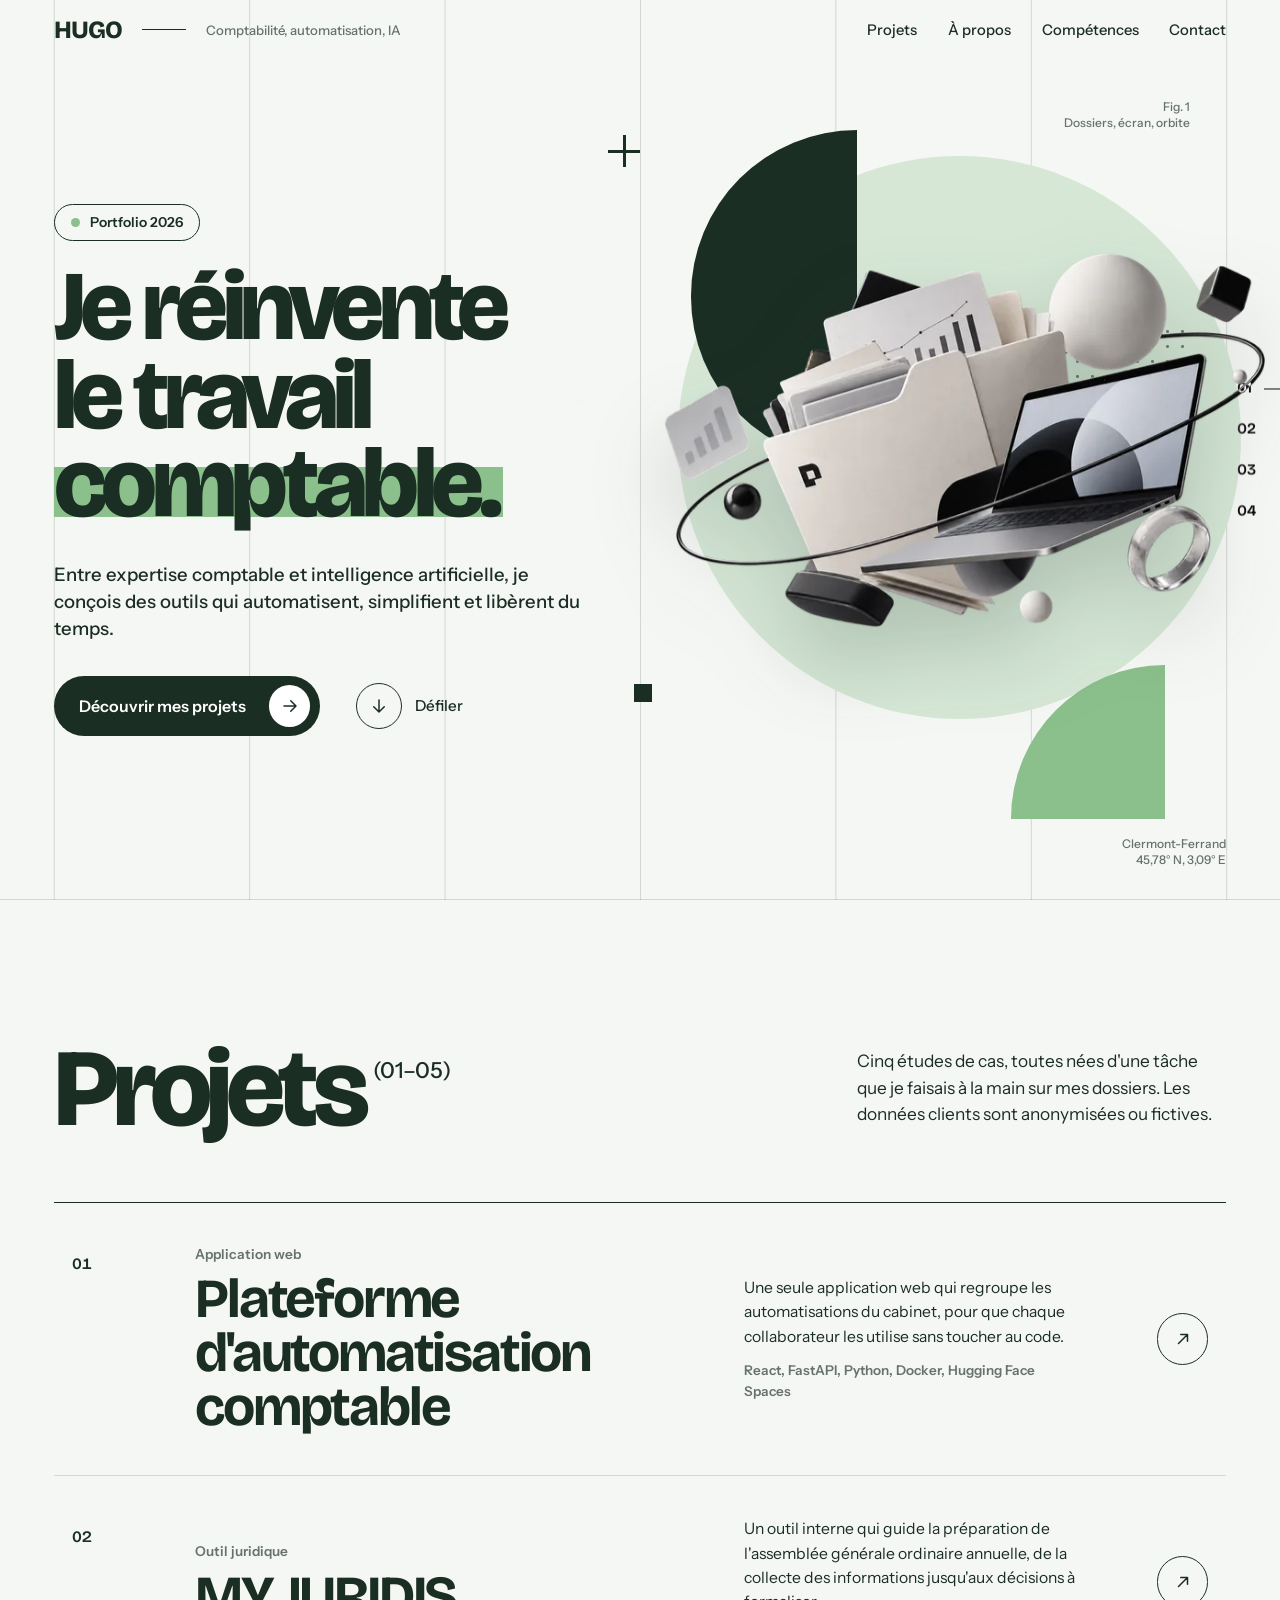
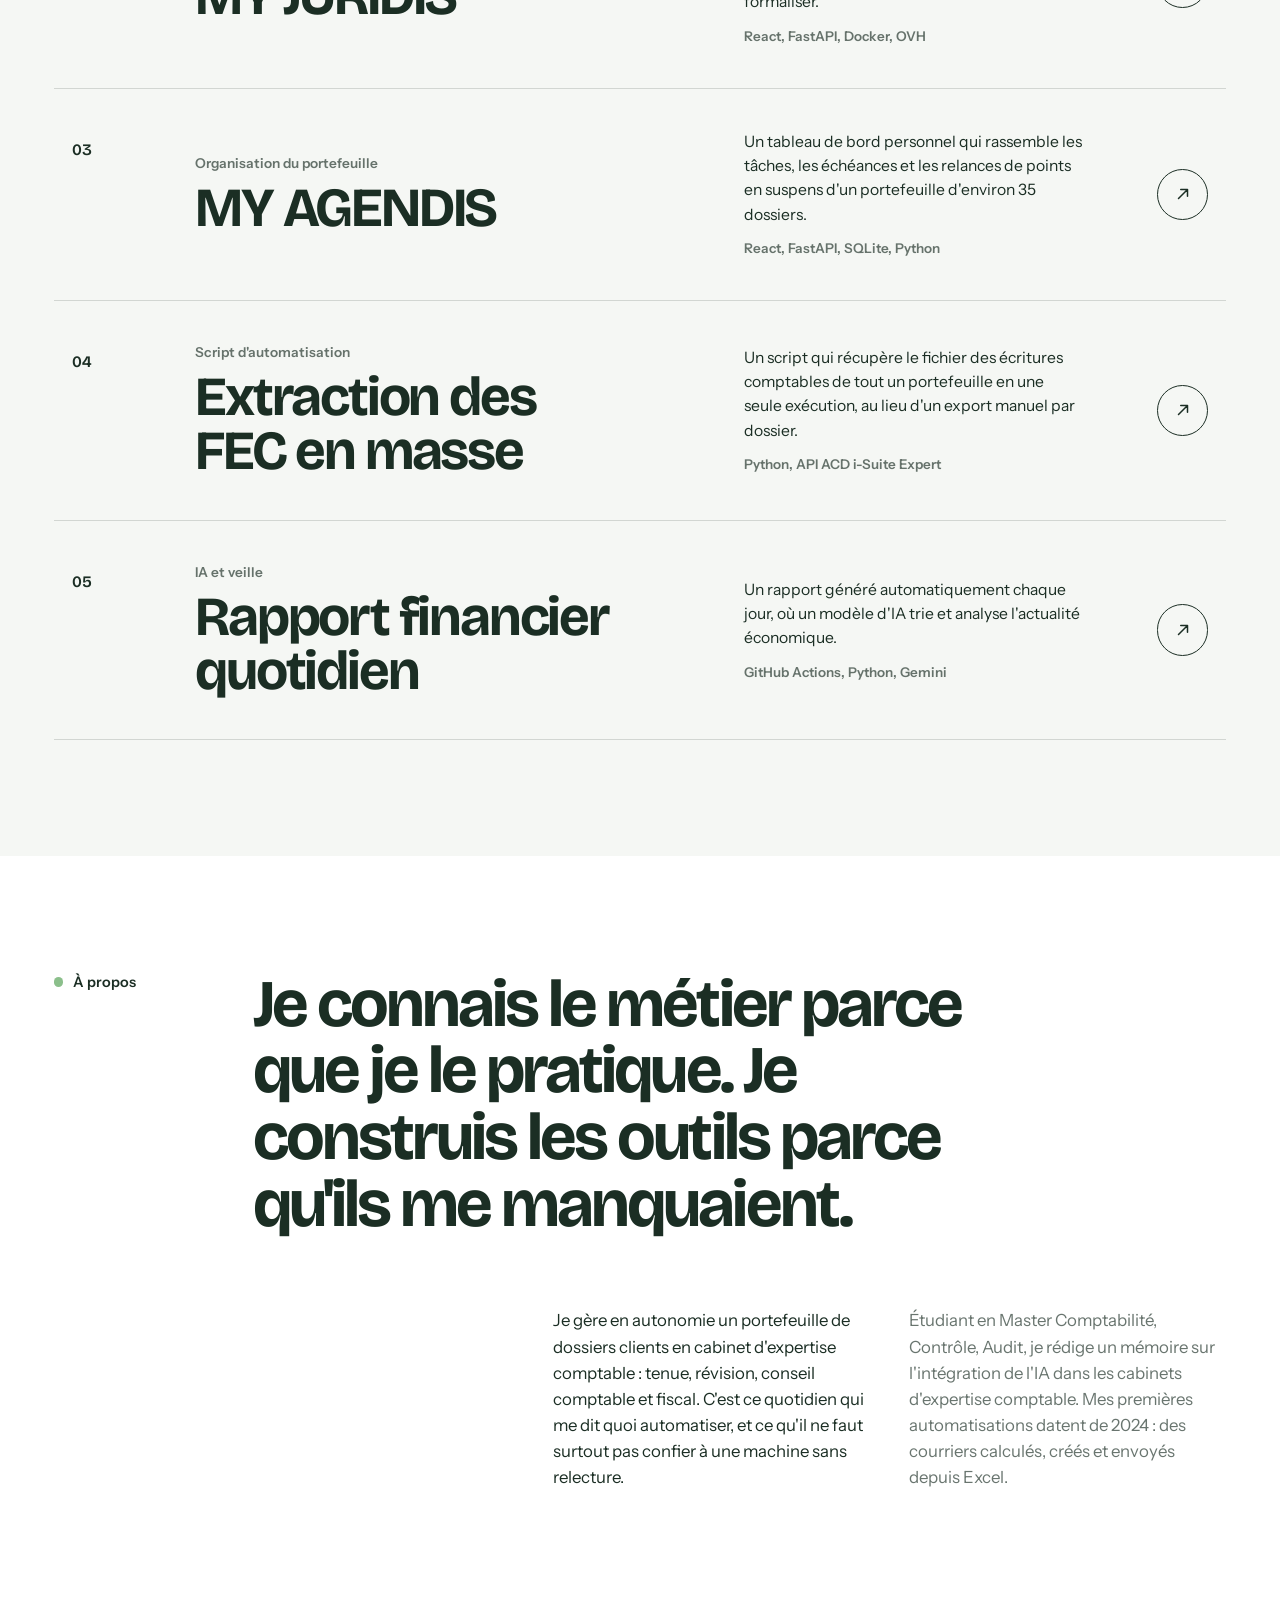
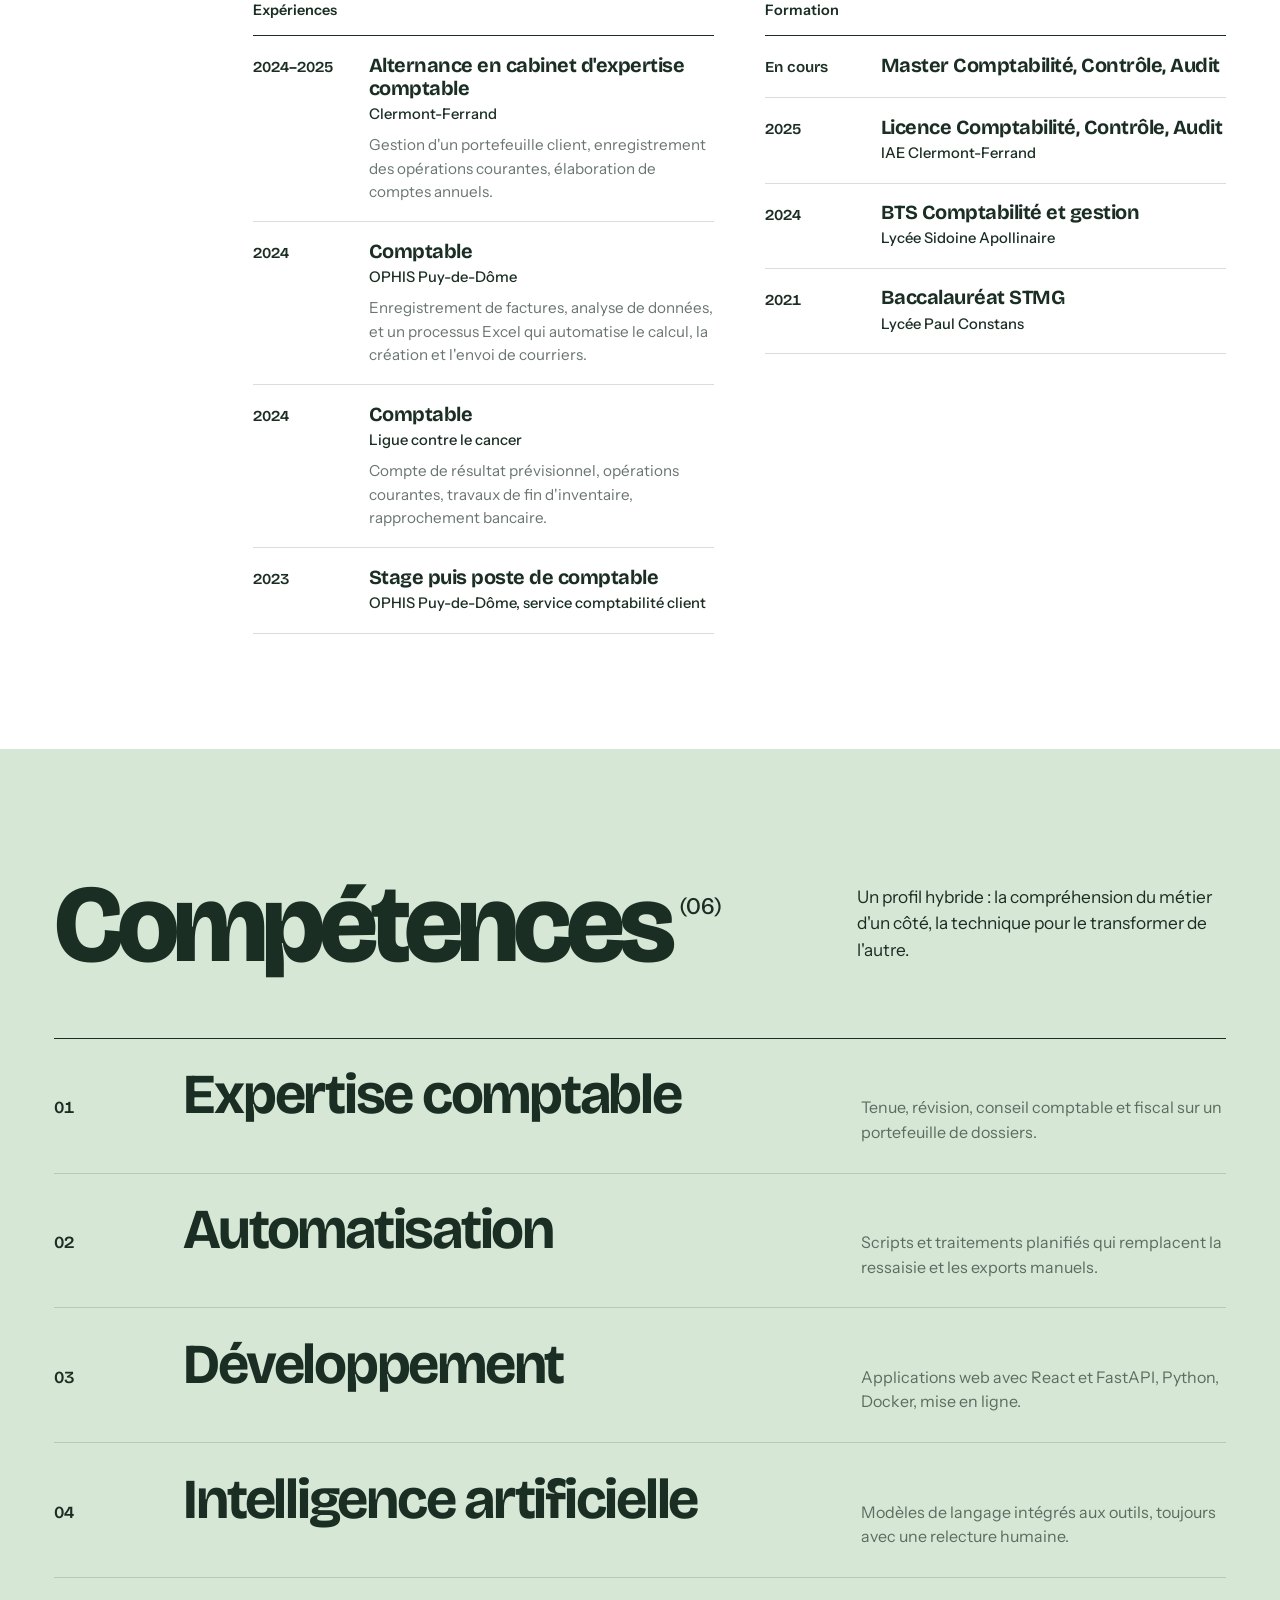
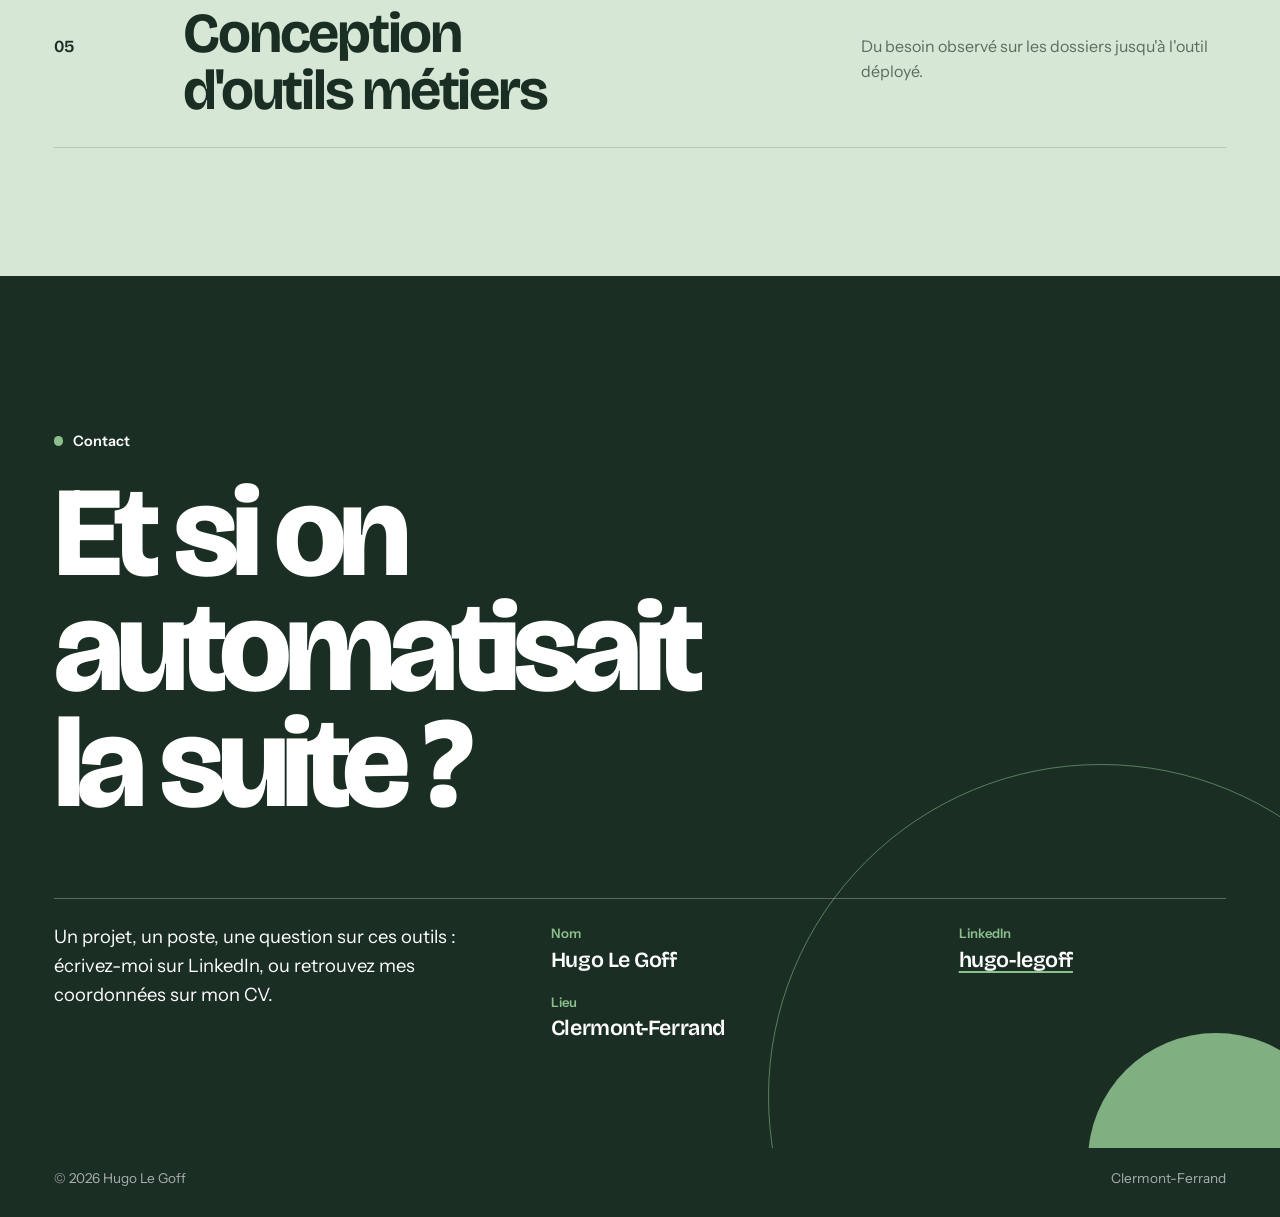
==== index.html @ e12c0697 "Page Projets en carrousel, ajout de MY AGENDIS, outil juridique renommé MY JURIDIS La page Projets p" ====
<!DOCTYPE html>
<html lang="fr">
<head>
<meta charset="utf-8">
<meta name="viewport" content="width=device-width, initial-scale=1">
<title>Hugo Le Goff — Comptabilité, automatisation et IA</title>
<meta name="description" content="Portfolio de Hugo Le Goff : entre expertise comptable et intelligence artificielle, des outils qui automatisent, simplifient et libèrent du temps.">
<meta name="theme-color" content="#F5F7F4">
<script>document.documentElement.classList.add('js')</script>
<link rel="preconnect" href="https://fonts.googleapis.com">
<link rel="preconnect" href="https://fonts.gstatic.com" crossorigin>
<link href="https://fonts.googleapis.com/css2?family=Bricolage+Grotesque:opsz,wght@12..96,400..800&family=Instrument+Sans:wght@400;500;600&display=swap" rel="stylesheet">
<link rel="stylesheet" href="assets/style.css">
</head>
<body>
<a class="skip" href="#contenu">Aller au contenu</a>

<header class="nav" id="nav">
  <a class="nav__mark" href="index.html" aria-label="Hugo Le Goff, retour à l'accueil" translate="no">HUGO</a>
  <span class="nav__rule" aria-hidden="true"></span>
  <span class="nav__tag">Comptabilité, automatisation, IA</span>
  <nav aria-label="Navigation principale">
    <ul class="nav__links">
      <li><a href="projets.html">Projets</a></li>
      <li><a href="index.html#a-propos">À propos</a></li>
      <li><a href="index.html#competences">Compétences</a></li>
      <li><a href="index.html#contact">Contact</a></li>
    </ul>
  </nav>
</header>

<nav class="index" aria-label="Sections de la page">
  <a href="#accueil" data-spy="accueil">01</a>
  <a href="#projets" data-spy="projets">02</a>
  <a href="#a-propos" data-spy="a-propos">03</a>
  <a href="#contact" data-spy="contact">04</a>
</nav>

<main id="contenu">

<section class="hero" id="accueil">
  <div class="hero__art" aria-hidden="true">
    <span class="shape shape--disc" data-depth="0.05"></span>
    <span class="shape shape--half" data-depth="0.11"></span>
    <span class="shape shape--quarter" data-depth="0.16"></span>
    <span class="shape shape--dots" data-depth="0.08"></span>
    <span class="shape shape--plus" data-depth="0.2"></span>
    <span class="shape shape--sq" data-depth="0.24"></span>
    <img class="hero__img" data-depth="0.13" src="assets/hero.webp" srcset="assets/hero-836.webp 836w, assets/hero.webp 1672w" sizes="(max-width: 820px) 110vw, 62vw" width="1672" height="941" alt="" fetchpriority="high">
  </div>

  <div class="hero__copy">
    <p class="pill"><span class="pill__dot" aria-hidden="true"></span>Portfolio 2026</p>
    <h1 class="hero__title">
      <span class="line"><span>Je réinvente</span></span>
      <span class="line"><span>le travail</span></span>
      <span class="line"><span><mark>comptable.</mark></span></span>
    </h1>
    <p class="hero__lede" data-reveal>Entre expertise comptable et intelligence artificielle, je conçois des outils qui automatisent, simplifient et libèrent du temps.</p>
    <div class="hero__cta" data-reveal>
      <a class="btn" href="#projets"><span>Découvrir mes projets</span><i><svg class="arr" viewBox="0 0 24 24" width="18" height="18" aria-hidden="true" focusable="false"><path d="M4 12h16M13 5l7 7-7 7" fill="none" stroke="currentColor" stroke-width="2" stroke-linecap="round" stroke-linejoin="round"/></svg></i></a>
      <a class="scroll" href="#projets"><i><svg class="arr" viewBox="0 0 24 24" width="18" height="18" aria-hidden="true" focusable="false"><path d="M12 4v16M5 13l7 7 7-7" fill="none" stroke="currentColor" stroke-width="2" stroke-linecap="round" stroke-linejoin="round"/></svg></i><span>Défiler</span></a>
    </div>
  </div>

  <p class="note note--a" aria-hidden="true">Fig. 1<br>Dossiers, écran, orbite</p>
  <p class="note note--b" aria-hidden="true">Clermont-Ferrand<br>45,78° N, 3,09° E</p>
</section>

<section class="projects" id="projets">
  <header class="sec-head">
    <div>
      <h2 data-reveal>Projets<sup>(01–05)</sup></h2>
    </div>
    <p data-reveal>Cinq études de cas, toutes nées d'une tâche que je faisais à la main sur mes dossiers. Les données clients sont anonymisées ou fictives.</p>
  </header>
  <ol class="cases">
    <li class="case" data-reveal>
      <a href="projets/plateforme-automatisation.html">
        <span class="case__num">01</span>
        <span class="case__main">
          <span class="case__cat">Application web</span>
          <span class="case__title">Plateforme d'automatisation comptable</span>
        </span>
        <span class="case__side">
          <span class="case__pitch">Une seule application web qui regroupe les automatisations du cabinet, pour que chaque collaborateur les utilise sans toucher au code.</span>
          <span class="case__tech" translate="no">React, FastAPI, Python, Docker, Hugging Face Spaces</span>
        </span>
        <span class="case__go"><svg class="arr" viewBox="0 0 24 24" width="18" height="18" aria-hidden="true" focusable="false"><path d="M6 18 18 6M9 6h9v9" fill="none" stroke="currentColor" stroke-width="2" stroke-linecap="round" stroke-linejoin="round"/></svg></span>
      </a>
    </li>
    <li class="case" data-reveal>
      <a href="projets/my-juridis.html">
        <span class="case__num">02</span>
        <span class="case__main">
          <span class="case__cat">Outil juridique</span>
          <span class="case__title">MY JURIDIS</span>
        </span>
        <span class="case__side">
          <span class="case__pitch">Un outil interne qui guide la préparation de l'assemblée générale ordinaire annuelle, de la collecte des informations jusqu'aux décisions à formaliser.</span>
          <span class="case__tech" translate="no">React, FastAPI, Docker, OVH</span>
        </span>
        <span class="case__go"><svg class="arr" viewBox="0 0 24 24" width="18" height="18" aria-hidden="true" focusable="false"><path d="M6 18 18 6M9 6h9v9" fill="none" stroke="currentColor" stroke-width="2" stroke-linecap="round" stroke-linejoin="round"/></svg></span>
      </a>
    </li>
    <li class="case" data-reveal>
      <a href="projets/my-agendis.html">
        <span class="case__num">03</span>
        <span class="case__main">
          <span class="case__cat">Organisation du portefeuille</span>
          <span class="case__title">MY AGENDIS</span>
        </span>
        <span class="case__side">
          <span class="case__pitch">Un tableau de bord personnel qui rassemble les tâches, les échéances et les relances de points en suspens d'un portefeuille d'environ 35 dossiers.</span>
          <span class="case__tech" translate="no">React, FastAPI, SQLite, Python</span>
        </span>
        <span class="case__go"><svg class="arr" viewBox="0 0 24 24" width="18" height="18" aria-hidden="true" focusable="false"><path d="M6 18 18 6M9 6h9v9" fill="none" stroke="currentColor" stroke-width="2" stroke-linecap="round" stroke-linejoin="round"/></svg></span>
      </a>
    </li>
    <li class="case" data-reveal>
      <a href="projets/extraction-fec.html">
        <span class="case__num">04</span>
        <span class="case__main">
          <span class="case__cat">Script d'automatisation</span>
          <span class="case__title">Extraction des FEC en masse</span>
        </span>
        <span class="case__side">
          <span class="case__pitch">Un script qui récupère le fichier des écritures comptables de tout un portefeuille en une seule exécution, au lieu d'un export manuel par dossier.</span>
          <span class="case__tech" translate="no">Python, API ACD i-Suite Expert</span>
        </span>
        <span class="case__go"><svg class="arr" viewBox="0 0 24 24" width="18" height="18" aria-hidden="true" focusable="false"><path d="M6 18 18 6M9 6h9v9" fill="none" stroke="currentColor" stroke-width="2" stroke-linecap="round" stroke-linejoin="round"/></svg></span>
      </a>
    </li>
    <li class="case" data-reveal>
      <a href="projets/rapport-quotidien.html">
        <span class="case__num">05</span>
        <span class="case__main">
          <span class="case__cat">IA et veille</span>
          <span class="case__title">Rapport financier quotidien</span>
        </span>
        <span class="case__side">
          <span class="case__pitch">Un rapport généré automatiquement chaque jour, où un modèle d'IA trie et analyse l'actualité économique.</span>
          <span class="case__tech" translate="no">GitHub Actions, Python, Gemini</span>
        </span>
        <span class="case__go"><svg class="arr" viewBox="0 0 24 24" width="18" height="18" aria-hidden="true" focusable="false"><path d="M6 18 18 6M9 6h9v9" fill="none" stroke="currentColor" stroke-width="2" stroke-linecap="round" stroke-linejoin="round"/></svg></span>
      </a>
    </li>
  </ol>
</section>

<section class="about" id="a-propos">
  <p class="about__label" data-reveal>À propos</p>
  <h2 class="about__lead" data-reveal>Je connais le métier parce que je le pratique. Je construis les outils parce qu'ils me manquaient.</h2>
  <div class="about__cols">
    <p data-reveal>Je gère en autonomie un portefeuille de dossiers clients en cabinet d'expertise comptable&nbsp;: tenue, révision, conseil comptable et fiscal. C'est ce quotidien qui me dit quoi automatiser, et ce qu'il ne faut surtout pas confier à une machine sans relecture.</p>
    <p data-reveal>Étudiant en Master Comptabilité, Contrôle, Audit, je rédige un mémoire sur l'intégration de l'IA dans les cabinets d'expertise comptable. Mes premières automatisations datent de 2024&nbsp;: des courriers calculés, créés et envoyés depuis Excel.</p>
  </div>
  <div class="path" id="parcours">
    <div data-reveal>
      <h3>Expériences</h3>
      <ol>
        <li><span class="path__when">2024–2025</span><div><b>Alternance en cabinet d'expertise comptable</b><i>Clermont-Ferrand</i><p>Gestion d'un portefeuille client, enregistrement des opérations courantes, élaboration de comptes annuels.</p></div></li>
        <li><span class="path__when">2024</span><div><b>Comptable</b><i>OPHIS Puy-de-Dôme</i><p>Enregistrement de factures, analyse de données, et un processus Excel qui automatise le calcul, la création et l'envoi de courriers.</p></div></li>
        <li><span class="path__when">2024</span><div><b>Comptable</b><i>Ligue contre le cancer</i><p>Compte de résultat prévisionnel, opérations courantes, travaux de fin d'inventaire, rapprochement bancaire.</p></div></li>
        <li><span class="path__when">2023</span><div><b>Stage puis poste de comptable</b><i>OPHIS Puy-de-Dôme, service comptabilité client</i></div></li>
      </ol>
    </div>
    <div data-reveal>
      <h3>Formation</h3>
      <ol>
        <li><span class="path__when">En cours</span><div><b>Master Comptabilité, Contrôle, Audit</b></div></li>
        <li><span class="path__when">2025</span><div><b>Licence Comptabilité, Contrôle, Audit</b><i>IAE Clermont-Ferrand</i></div></li>
        <li><span class="path__when">2024</span><div><b>BTS Comptabilité et gestion</b><i>Lycée Sidoine Apollinaire</i></div></li>
        <li><span class="path__when">2021</span><div><b>Baccalauréat STMG</b><i>Lycée Paul Constans</i></div></li>
      </ol>
    </div>
  </div>
</section>

<section class="skills" id="competences">
  <header class="sec-head">
    <div><h2 data-reveal>Compétences<sup>(06)</sup></h2></div>
    <p data-reveal>Un profil hybride&nbsp;: la compréhension du métier d'un côté, la technique pour le transformer de l'autre.</p>
  </header>
  <ol class="skill-list">
    <li data-reveal><span class="skill__n">01</span><h3>Expertise comptable</h3><p>Tenue, révision, conseil comptable et fiscal sur un portefeuille de dossiers.</p></li>
    <li data-reveal><span class="skill__n">02</span><h3>Automatisation</h3><p>Scripts et traitements planifiés qui remplacent la ressaisie et les exports manuels.</p></li>
    <li data-reveal><span class="skill__n">03</span><h3>Développement</h3><p>Applications web avec React et FastAPI, Python, Docker, mise en ligne.</p></li>
    <li data-reveal><span class="skill__n">04</span><h3>Intelligence artificielle</h3><p>Modèles de langage intégrés aux outils, toujours avec une relecture humaine.</p></li>
    <li data-reveal><span class="skill__n">05</span><h3>Conception d'outils métiers</h3><p>Du besoin observé sur les dossiers jusqu'à l'outil déployé.</p></li>
  </ol>
</section>

<section class="contact" id="contact">
  <p class="contact__label" data-reveal>Contact</p>
  <h2 data-reveal>Et si on automatisait la suite&nbsp;?</h2>
  <div class="contact__row" data-reveal>
    <p>Un projet, un poste, une question sur ces outils&nbsp;: écrivez-moi sur LinkedIn, ou retrouvez mes coordonnées sur mon CV.</p>
    <dl>
      <div><dt>Nom</dt><dd>Hugo Le Goff</dd></div>
      <div><dt>Lieu</dt><dd>Clermont-Ferrand</dd></div>
    </dl>
    <dl>
      <div><dt>LinkedIn</dt><dd><a href="https://www.linkedin.com/in/hugo-legoff-7453b9276" rel="noopener">hugo-legoff</a></dd></div>
    </dl>
  </div>
</section>

</main>

<footer class="foot">
  <span>© 2026 Hugo Le Goff</span>
  <span>Clermont-Ferrand</span>
</footer>
<div class="cursor" aria-hidden="true">Voir</div>
<script src="assets/app.js" defer></script>
</body>
</html>
---- assets/style.css ----
:root{
  --bg:#F5F7F4;
  --forest:#1B2E24;
  --sage:#8BBF8B;
  --pastel:#D6E7D6;
  --white:#FFFFFF;
  --soft:rgba(27,46,36,.66);
  --line:rgba(27,46,36,.16);
  --display:"Bricolage Grotesque","Arial Narrow","Helvetica Neue",Arial,sans-serif;
  --body:"Instrument Sans",system-ui,-apple-system,"Segoe UI",sans-serif;
  --gutter:clamp(1.25rem,4.2vw,4.5rem);
  --ease:cubic-bezier(.2,.7,.1,1);
}
*,*::before,*::after{box-sizing:border-box}
html{scroll-behavior:smooth;-webkit-text-size-adjust:100%}
body{
  margin:0;background:var(--bg);color:var(--forest);
  font-family:var(--body);font-size:1.0625rem;line-height:1.55;
  -webkit-font-smoothing:antialiased;overflow-x:hidden;
  -webkit-tap-highlight-color:rgba(139,191,139,.35);
}
a{color:inherit;touch-action:manipulation}
h1,h2,h3,p{margin:0}
h1,h2,h3{font-family:var(--display);font-weight:700;letter-spacing:-.035em;text-wrap:balance}
sup{font-family:var(--body);font-weight:500;font-size:.2em;letter-spacing:0;vertical-align:top;position:relative;top:.9em;margin-left:.4em}
:focus-visible{outline:2px solid var(--forest);outline-offset:4px;border-radius:4px}
::selection{background:var(--sage);color:var(--forest)}
[id]{scroll-margin-top:5rem}
.skip{position:absolute;left:var(--gutter);top:-4rem;background:var(--forest);color:var(--white);padding:.6rem 1rem;z-index:50;text-decoration:none}
.skip:focus{top:1rem}
.arr{display:block}

/* ---------- Apparitions ---------- */
.js [data-reveal]{opacity:0;transform:translateY(1.6rem);transition:opacity .9s var(--ease),transform .9s var(--ease)}
.js [data-reveal].is-in{opacity:1;transform:none}
.line{display:block;overflow:hidden;padding-bottom:.08em;margin-bottom:-.08em}
.line > span{display:block}
.js .line > span{transform:translateY(108%);transition:transform 1.1s var(--ease)}
.js .is-ready .line > span{transform:none}
.js .line:nth-child(2) > span{transition-delay:.09s}
.js .line:nth-child(3) > span{transition-delay:.18s}

/* ---------- Navigation ---------- */
.nav{
  position:fixed;inset:0 0 auto 0;z-index:30;
  display:flex;align-items:center;gap:1.25rem;
  padding:1.1rem var(--gutter);
  transition:background-color .35s ease,box-shadow .35s ease;
}
.nav.is-stuck{background:rgba(245,247,244,.9);-webkit-backdrop-filter:blur(10px);backdrop-filter:blur(10px);box-shadow:0 1px 0 var(--line)}
.nav__mark{font-family:var(--display);font-weight:800;font-size:1.55rem;letter-spacing:-.04em;text-decoration:none;line-height:1}
.nav__rule{width:2.75rem;height:1px;background:var(--forest)}
.nav__tag{font-size:.82rem;font-weight:500;color:var(--soft)}
.nav nav{margin-left:auto}
.nav__links{display:flex;gap:clamp(1rem,2.4vw,2.2rem);list-style:none;margin:0;padding:0;font-size:.92rem;font-weight:500}
.nav__links a{text-decoration:none;padding:.3rem 0;background:linear-gradient(currentColor,currentColor) left bottom/0 1.5px no-repeat;transition:background-size .35s var(--ease)}
.nav__links a:hover{background-size:100% 1.5px}

/* ---------- Index latéral ---------- */
.index{
  position:fixed;right:calc(var(--gutter) * .45);top:50%;transform:translateY(-50%);z-index:20;
  display:grid;gap:1.1rem;font-family:var(--display);font-weight:600;font-size:.95rem;
  mix-blend-mode:difference;color:#fff;
}
.index a{position:relative;text-decoration:none;opacity:.45;transition:opacity .3s ease;padding-right:0}
.index a::after{content:"";position:absolute;left:calc(100% + .5rem);top:50%;width:0;height:1.5px;background:currentColor;transition:width .4s var(--ease)}
.index a[aria-current="true"]{opacity:1}
.index a[aria-current="true"]::after{width:1.6rem}
.index a:hover{opacity:1}

/* ---------- Hero ---------- */
.hero{
  position:relative;min-height:100svh;isolation:isolate;overflow:hidden;
  display:grid;align-items:center;
  padding:6.5rem var(--gutter) 4rem;
  background-image:
    linear-gradient(90deg,var(--line) 1px,transparent 1px);
  background-size:calc((100vw - 2 * var(--gutter)) / 6) 100%;
  background-position:var(--gutter) 0;
}
.hero::after{content:"";position:absolute;inset:auto 0 0 0;height:1px;background:var(--line)}
.hero__art{position:absolute;inset:0;z-index:-1;pointer-events:none}
.shape{position:absolute;display:block;will-change:transform}
.shape--disc{width:44vw;height:44vw;right:3vw;top:50%;margin-top:-23vw;border-radius:50%;background:var(--pastel)}
.shape--half{width:13vw;height:26vw;right:33vw;top:50%;margin-top:-25vw;border-radius:26vw 0 0 26vw;background:var(--forest)}
.shape--quarter{width:12vw;height:12vw;right:9vw;bottom:9%;border-radius:12vw 0 0 0;background:var(--sage)}
.shape--dots{width:7.5rem;height:7.5rem;right:7vw;top:36%;background:radial-gradient(circle,var(--forest) 1.3px,transparent 1.6px) 0 0/15px 15px;opacity:.55}
.shape--plus{width:2rem;height:2rem;right:50vw;top:15%;background:
  linear-gradient(var(--forest),var(--forest)) center/100% 3px no-repeat,
  linear-gradient(var(--forest),var(--forest)) center/3px 100% no-repeat}
.shape--sq{width:1.15rem;height:1.15rem;right:49vw;bottom:22%;background:var(--forest)}
.hero__img{
  position:absolute;right:-5vw;top:50%;width:60vw;max-width:none;height:auto;margin-top:-18vw;
  filter:drop-shadow(0 2.5rem 2.5rem rgba(27,46,36,.2));will-change:transform;
}
.js .hero__img{opacity:0;transition:opacity 1.4s ease .15s}
.js .is-ready .hero__img{opacity:1}
.hero__copy{position:relative;max-width:min(100%,60rem)}
.pill{
  display:inline-flex;align-items:center;gap:.6rem;padding:.4rem 1rem;border:1.5px solid var(--forest);border-radius:999px;
  font-size:.86rem;font-weight:600;background:var(--bg);
}
.pill__dot{width:.6rem;height:.6rem;border-radius:50%;background:var(--sage)}
.hero__title{
  margin-top:1.4rem;font-size:clamp(3.1rem,7.7vw,8.6rem);line-height:.9;font-weight:800;letter-spacing:-.055em;
  text-wrap:wrap;
}
.hero__title mark{
  color:inherit;background:linear-gradient(var(--sage),var(--sage)) 0 62%/100% 42% no-repeat;
  padding:0 .06em;margin:0 -.06em;
}
.hero__lede{max-width:33rem;margin-top:clamp(1.4rem,2.6vw,2.4rem);font-size:clamp(1.05rem,1.45vw,1.3rem);line-height:1.45;font-weight:500}
.hero__cta{display:flex;flex-wrap:wrap;align-items:center;gap:1.5rem 2.25rem;margin-top:clamp(1.5rem,2.6vw,2.4rem)}
.btn{
  display:inline-flex;align-items:center;gap:1.4rem;padding:.55rem .6rem .55rem 1.6rem;border-radius:999px;
  background:var(--forest);color:var(--white);text-decoration:none;font-weight:600;font-size:1rem;
  transition:background-color .3s ease,padding .4s var(--ease);
}
.btn i{display:grid;place-items:center;width:2.6rem;height:2.6rem;border-radius:50%;background:var(--white);color:var(--forest);transition:transform .45s var(--ease),background-color .3s ease}
.btn:hover{padding-left:1.9rem}
.btn:hover i{transform:translateX(.25rem) rotate(-45deg);background:var(--sage)}
.scroll{display:inline-flex;align-items:center;gap:.8rem;text-decoration:none;font-weight:500;font-size:.95rem}
.scroll i{display:grid;place-items:center;width:2.9rem;height:2.9rem;border-radius:50%;border:1.5px solid var(--forest);overflow:hidden}
.scroll:hover .arr{animation:drop .7s var(--ease)}
@keyframes drop{0%{transform:none}49%{transform:translateY(160%)}50%{transform:translateY(-160%)}100%{transform:none}}
.note{position:absolute;font-size:.75rem;line-height:1.35;color:var(--soft);font-weight:500}
.note--a{right:7vw;top:6.2rem;text-align:right}
.note--b{right:var(--gutter);bottom:2rem;text-align:right}

/* ---------- En-têtes de section ---------- */
.sec-head{
  display:grid;grid-template-columns:minmax(0,8fr) minmax(0,4fr);gap:1.5rem clamp(1.5rem,5vw,5rem);align-items:end;
  margin-bottom:clamp(2rem,5vw,4.5rem);
}
.sec-head h2{font-size:clamp(2.7rem,8.6vw,8.4rem);line-height:.88;font-weight:800;letter-spacing:-.055em}
.sec-head p{max-width:30rem;font-size:1.08rem;padding-bottom:.6rem}

/* ---------- Projets ---------- */
.projects{padding:clamp(5rem,11vw,10rem) var(--gutter) clamp(4rem,9vw,8rem)}
.cases{list-style:none;margin:0;padding:0;border-top:1.5px solid var(--forest)}
.case{border-bottom:1px solid var(--line)}
.case a{
  position:relative;display:grid;grid-template-columns:minmax(3rem,1fr) minmax(0,6fr) minmax(0,4fr) minmax(3rem,1fr);
  gap:1rem clamp(1rem,3vw,3rem);align-items:center;
  padding:clamp(1.5rem,3.2vw,3rem) clamp(.5rem,1.4vw,1.5rem);text-decoration:none;isolation:isolate;
  transition:color .45s var(--ease);
}
.case a::before{
  content:"";position:absolute;inset:0;z-index:-1;background:var(--forest);
  transform:scaleY(0);transform-origin:50% 100%;transition:transform .55s var(--ease);
}
.case__num{font-family:var(--display);font-weight:600;font-size:1rem;font-variant-numeric:tabular-nums;align-self:start;padding-top:.5rem}
.case__main{display:grid;gap:.5rem;min-width:0}
.case__cat{font-size:.85rem;font-weight:600;color:var(--soft);transition:color .45s var(--ease)}
.case__title{font-family:var(--display);font-weight:700;font-size:clamp(1.7rem,4.3vw,4.1rem);line-height:.98;letter-spacing:-.04em;text-wrap:balance}
.case__side{display:grid;gap:.7rem;font-size:.98rem;min-width:0}
.case__tech{font-size:.84rem;font-weight:600;color:var(--soft);transition:color .45s var(--ease)}
.case__go{
  justify-self:end;display:grid;place-items:center;width:3.2rem;height:3.2rem;border-radius:50%;border:1.5px solid currentColor;
  transition:transform .55s var(--ease),background-color .45s ease,color .45s ease,border-color .45s ease;
}
@media (hover:hover){
  .case a:hover,.case a:focus-visible{color:var(--white)}
  .case a:hover::before,.case a:focus-visible::before{transform:scaleY(1)}
  .case a:hover .case__cat,.case a:hover .case__tech,.case a:focus-visible .case__cat,.case a:focus-visible .case__tech{color:var(--sage)}
  .case a:hover .case__go,.case a:focus-visible .case__go{transform:rotate(45deg);background:var(--sage);border-color:var(--sage);color:var(--forest)}
}

/* ---------- À propos ---------- */
.about{
  padding:clamp(4rem,9vw,8rem) var(--gutter);background:var(--white);
  display:grid;grid-template-columns:repeat(12,minmax(0,1fr));gap:2rem clamp(1rem,2vw,2rem);
}
.about__label,.contact__label{font-size:.9rem;font-weight:600;grid-column:1 / span 2}
.about__label::before,.contact__label::before{content:"";display:inline-block;width:.6rem;height:.6rem;border-radius:50%;background:var(--sage);margin-right:.6rem}
.about__lead{grid-column:3 / -1;font-size:clamp(2rem,5.2vw,5rem);line-height:1;letter-spacing:-.045em;max-width:20ch}
.about__cols{grid-column:6 / -1;display:grid;grid-template-columns:repeat(2,minmax(0,1fr));gap:1.5rem clamp(1.5rem,3vw,3rem);margin-top:clamp(1rem,3vw,3rem);font-size:1.05rem}
.about__cols p + p{color:var(--soft)}

/* ---------- Parcours ---------- */
.path{grid-column:3 / -1;display:grid;grid-template-columns:repeat(2,minmax(0,1fr));gap:2.5rem clamp(1.5rem,4vw,4rem);margin-top:clamp(2.5rem,6vw,5rem)}
.path h3{font-family:var(--body);font-size:.9rem;font-weight:600;letter-spacing:0;padding-bottom:.9rem;border-bottom:1.5px solid var(--forest)}
.path ol{list-style:none;margin:0;padding:0}
.path li{display:grid;grid-template-columns:6.2rem minmax(0,1fr);gap:.2rem 1rem;padding:1.1rem 0;border-bottom:1px solid var(--line)}
.path time,.path__when{font-family:var(--display);font-weight:600;font-variant-numeric:tabular-nums;font-size:.95rem;padding-top:.15rem}
.path b{display:block;font-family:var(--display);font-weight:700;font-size:1.25rem;line-height:1.15;letter-spacing:-.025em}
.path i{display:block;font-style:normal;font-weight:500;font-size:.92rem;margin-top:.2rem}
.path p{margin-top:.45rem;font-size:.95rem;color:var(--soft)}

/* ---------- Compétences ---------- */
.skills{padding:clamp(4.5rem,10vw,9rem) var(--gutter);background:var(--pastel)}
.skill-list{list-style:none;margin:0;padding:0;border-top:1.5px solid var(--forest)}
.skill-list li{
  display:grid;grid-template-columns:minmax(3rem,1fr) minmax(0,7fr) minmax(0,4fr);gap:.5rem clamp(1rem,3vw,3rem);align-items:baseline;
  padding:clamp(1rem,2.2vw,1.9rem) 0;border-bottom:1px solid var(--line);
}
.skill__n{font-family:var(--display);font-weight:600;font-variant-numeric:tabular-nums}
.skill-list h3{font-size:clamp(1.6rem,4.4vw,4rem);line-height:1;letter-spacing:-.04em;transition:transform .5s var(--ease)}
.skill-list p{font-size:1rem;color:var(--soft)}
@media (hover:hover){.skill-list li:hover h3{transform:translateX(.9rem)}}

/* ---------- Contact ---------- */
.contact{
  position:relative;overflow:hidden;isolation:isolate;background:var(--forest);color:var(--white);
  padding:clamp(5rem,12vw,11rem) var(--gutter) clamp(4rem,8vw,7rem);
}
.contact::before{
  content:"";position:absolute;z-index:-1;right:-12vw;bottom:-22vw;width:52vw;height:52vw;border-radius:50%;
  border:1.5px solid rgba(139,191,139,.55);
}
.contact::after{
  content:"";position:absolute;z-index:-1;right:-5vw;bottom:-11vw;width:20vw;height:20vw;border-radius:50%;background:var(--sage);opacity:.9;
}
.contact h2{margin-top:1.5rem;font-size:clamp(2.8rem,10vw,10rem);line-height:.9;font-weight:800;letter-spacing:-.055em;max-width:12ch}
.contact__row{
  display:grid;grid-template-columns:minmax(0,5fr) minmax(0,4fr) minmax(0,3fr);gap:2rem clamp(1.5rem,4vw,4rem);
  margin-top:clamp(2.5rem,6vw,5rem);padding-top:1.5rem;border-top:1px solid rgba(255,255,255,.28);
}
.contact__row p{font-size:1.15rem;max-width:26rem}
.contact dl{margin:0;display:grid;gap:.9rem}
.contact dt{font-size:.82rem;color:var(--sage);font-weight:600}
.contact dd{margin:0;font-family:var(--display);font-weight:600;font-size:1.35rem;letter-spacing:-.02em}
.contact dd a{text-decoration-thickness:1.5px;text-underline-offset:.2em;text-decoration-color:var(--sage)}
.contact dd a:hover{color:var(--sage)}
.foot{
  display:flex;justify-content:space-between;gap:1rem;padding:1.25rem var(--gutter) 1.75rem;
  background:var(--forest);color:rgba(255,255,255,.62);font-size:.85rem;
}

/* ---------- Pages projet ---------- */
.phead{padding:clamp(7rem,12vw,10rem) var(--gutter) clamp(2rem,5vw,4rem);position:relative}
.back{display:inline-flex;align-items:center;gap:.7rem;text-decoration:none;font-weight:600;font-size:.92rem}
.back i{display:grid;place-items:center;width:2.4rem;height:2.4rem;border-radius:50%;border:1.5px solid var(--forest);transform:rotate(180deg);transition:background-color .3s ease,color .3s ease}
.back:hover i{background:var(--forest);color:var(--white)}
.phead__meta{display:flex;flex-wrap:wrap;gap:.5rem 1.5rem;align-items:baseline;margin-top:clamp(2rem,5vw,4rem);font-size:.9rem;font-weight:600;color:var(--soft)}
.phead__n{font-family:var(--display);font-size:1.1rem;color:var(--forest);padding:.1rem .7rem;border-radius:999px;background:var(--sage)}
.phead__title{margin-top:1rem;font-size:clamp(2.6rem,8.6vw,9rem);line-height:.9;font-weight:800;letter-spacing:-.055em;max-width:15ch}
.study{padding:0 var(--gutter) clamp(3rem,7vw,6rem)}
.study__row{
  display:grid;grid-template-columns:repeat(12,minmax(0,1fr));gap:1rem clamp(1rem,2vw,2rem);
  padding:clamp(1.75rem,4vw,3.5rem) 0;border-top:1px solid var(--line);
}
.study__row:first-child{border-top:1.5px solid var(--forest)}
.study__row h2{grid-column:1 / span 3;font-family:var(--body);font-size:.95rem;font-weight:600;letter-spacing:0}
.study__row h2::before{content:"";display:inline-block;width:.6rem;height:.6rem;border-radius:50%;background:var(--sage);margin-right:.6rem}
.study__row > :not(h2){grid-column:5 / -1;min-width:0}
.study__row:nth-child(even) > :not(h2){grid-column:4 / span 8}
.study__big{font-family:var(--display);font-weight:600;font-size:clamp(1.4rem,3vw,2.6rem);line-height:1.12;letter-spacing:-.03em;max-width:24ch}
.study__role{margin-top:1.75rem;max-width:38rem}
.flow{list-style:none;margin:0;padding:0;display:grid;grid-template-columns:repeat(3,minmax(0,1fr));gap:.5rem}
.flow li{padding:1.1rem 1.2rem 1.3rem;background:var(--white);border-radius:6px;font-size:1rem;line-height:1.35}
.flow li:nth-child(2){background:var(--pastel)}
.flow li:last-child{background:var(--forest);color:var(--white)}
.flow b{display:block;font-size:.8rem;font-weight:600;margin-bottom:1.6rem;opacity:.75}
.modules{width:100%;border-collapse:collapse;font-size:1rem}
.modules caption{text-align:left;font-weight:600;font-size:.9rem;padding-bottom:.7rem}
.modules th,.modules td{text-align:left;padding:.85rem 1rem .85rem 0;border-top:1px solid var(--line);vertical-align:top;font-weight:400}
.modules thead th{font-size:.82rem;font-weight:600;color:var(--soft)}
.modules tbody th{font-family:var(--display);font-weight:600;font-size:1.15rem;letter-spacing:-.02em;width:32%}
.modules td{color:var(--soft)}
.modules td:last-child{color:var(--forest);font-weight:500}
.tech{list-style:none;margin:0;padding:0;display:flex;flex-wrap:wrap;gap:.3rem 1.5rem;font-family:var(--display);font-weight:600;font-size:clamp(1.3rem,2.6vw,2.2rem);letter-spacing:-.03em;line-height:1.15}
.tech li:not(:last-child)::after{content:"/";margin-left:1.5rem;color:var(--sage)}
.next{
  position:relative;display:grid;grid-template-columns:minmax(0,1fr) auto;gap:.75rem 2rem;align-items:end;isolation:isolate;
  padding:clamp(3rem,7vw,6rem) var(--gutter);background:var(--pastel);text-decoration:none;overflow:hidden;
  transition:color .45s var(--ease);
}
.next::before{content:"";position:absolute;inset:0;z-index:-1;background:var(--forest);transform:scaleY(0);transform-origin:50% 100%;transition:transform .6s var(--ease)}
.next__label{grid-column:1 / -1;font-weight:600;font-size:.95rem}
.next__label sup{font-size:.75em;top:-.1em}
.next__title{font-family:var(--display);font-weight:800;font-size:clamp(2rem,6.4vw,6.5rem);line-height:.92;letter-spacing:-.05em;text-wrap:balance}
.next__go{display:grid;place-items:center;width:clamp(3rem,5vw,4.5rem);height:clamp(3rem,5vw,4.5rem);border-radius:50%;border:1.5px solid currentColor;transition:transform .5s var(--ease)}
@media (hover:hover){
  .next:hover,.next:focus-visible{color:var(--white)}
  .next:hover::before,.next:focus-visible::before{transform:scaleY(1)}
  .next:hover .next__go{transform:translateX(.6rem)}
}

/* ---------- Curseur ---------- */
.cursor{
  position:fixed;left:0;top:0;z-index:40;width:5.2rem;height:5.2rem;margin:-2.6rem 0 0 -2.6rem;border-radius:50%;
  display:grid;place-items:center;background:var(--sage);color:var(--forest);font-weight:600;font-size:.9rem;
  pointer-events:none;opacity:0;transform:translate3d(-100px,-100px,0) scale(.3);
  transition:opacity .25s ease,scale .35s var(--ease);scale:.3;
}
.cursor.is-on{opacity:1;scale:1}
@media (hover:none),(pointer:coarse){.cursor{display:none}}

/* ---------- Adaptations ---------- */
@media (max-width:1180px){
  .nav__tag,.nav__rule{display:none}
  .index{display:none}
}
@media (max-width:820px){
  .hero{align-items:end;padding-top:5.5rem;padding-bottom:3rem;background-size:calc((100vw - 2 * var(--gutter)) / 3) 100%}
  .hero__copy{margin-top:62vw}
  .hero__img{width:118vw;right:-14vw;top:4.5rem;margin-top:0}
  .shape--disc{width:76vw;height:76vw;right:-6vw;top:5rem;margin-top:0}
  .shape--half{width:26vw;height:52vw;right:auto;left:0;top:7rem;margin-top:0}
  .shape--quarter{width:22vw;height:22vw;right:0;bottom:auto;top:calc(5rem + 52vw)}
  .shape--dots,.shape--sq{display:none}
  .shape--plus{right:auto;left:var(--gutter);top:5rem}
  .note{display:none}
  .sec-head{grid-template-columns:minmax(0,1fr)}
  .case a{grid-template-columns:2.5rem minmax(0,1fr) 3.2rem;align-items:start}
  .case__side{grid-column:2 / -1}
  .case__go{grid-column:3;grid-row:1}
  .about__label,.about__lead,.about__cols,.path{grid-column:1 / -1}
  .path{grid-template-columns:minmax(0,1fr)}
  .about__cols{grid-template-columns:minmax(0,1fr)}
  .skill-list li{grid-template-columns:2.5rem minmax(0,1fr)}
  .skill-list p{grid-column:2}
  .contact__row{grid-template-columns:minmax(0,1fr)}
  .study__row h2,.study__row > :not(h2),.study__row:nth-child(even) > :not(h2){grid-column:1 / -1}
  .flow{grid-template-columns:minmax(0,1fr)}
  .flow b{margin-bottom:.4rem}
  .modules thead{display:none}
  .modules tr{display:grid;padding:.8rem 0;border-top:1px solid var(--line)}
  .modules th,.modules td{border:0;padding:.1rem 0;width:auto}
  .tech li:not(:last-child)::after{margin-left:1rem}
  .tech{gap:.3rem 1rem}
}
@media (max-width:520px){
  .nav__links{gap:.9rem;font-size:.85rem}
  .nav__links li:nth-child(3){display:none}
  .nav__mark{font-size:1.3rem}
}
@media (prefers-reduced-motion:reduce){
  html{scroll-behavior:auto}
  .js [data-reveal],.js .line > span,.js .hero__img{opacity:1;transform:none;transition:none}
  .btn,.btn i,.case a,.case a::before,.case__go,.next::before,.next__go,.skill-list h3,.nav__links a,.cursor{transition:none}
  .scroll:hover .arr{animation:none}
  .cursor{display:none}
}

/* ---------- Page Projets ---------- */
.nav__links a[aria-current="page"]{background-size:100% 1.5px}
.plist{padding-bottom:clamp(1.25rem,2.5vw,2rem)}
.plist .phead__title{margin-top:clamp(1.5rem,3.5vw,3rem);font-size:clamp(3rem,10vw,9.5rem)}
.plist__lede{max-width:34rem;margin-top:clamp(1.25rem,3vw,2.25rem);font-size:1.12rem}
.projects--page{padding-top:0}

/* ---------- Carrousel ---------- */
.gallery{margin:0 var(--gutter) clamp(2.5rem,6vw,5rem);padding:clamp(1rem,2.4vw,2rem);background:var(--pastel);border-radius:clamp(10px,1.4vw,18px)}
.gallery__bar{display:flex;align-items:center;justify-content:space-between;gap:1rem;margin-bottom:clamp(.75rem,1.6vw,1.25rem)}
.gallery__count{font-family:var(--display);font-weight:600;font-variant-numeric:tabular-nums}
.gallery__nav{display:flex;gap:.5rem}
.gallery__btn{
  display:grid;place-items:center;width:2.9rem;height:2.9rem;border-radius:50%;cursor:pointer;
  border:1.5px solid var(--forest);background:transparent;color:var(--forest);
  transition:background-color .25s ease,color .25s ease,opacity .25s ease,transform .35s var(--ease);
}
.gallery__btn:hover:not(:disabled){background:var(--forest);color:var(--white)}
.gallery__btn:active:not(:disabled){transform:scale(.92)}
.gallery__btn:disabled{opacity:.3;cursor:default}
.gallery--single .gallery__bar{display:none}
.gallery__track{
  list-style:none;margin:0;padding:0;display:flex;gap:1rem;
  overflow-x:auto;scroll-snap-type:x mandatory;scroll-behavior:smooth;overscroll-behavior-x:contain;
  scrollbar-width:none;border-radius:8px;
}
.gallery__track::-webkit-scrollbar{display:none}
.gallery__slide{flex:0 0 100%;scroll-snap-align:start;min-width:0}
.gallery__slide figure{margin:0}
.gallery__open{
  display:block;width:100%;padding:0;border:0;background:var(--forest);border-radius:8px;overflow:hidden;cursor:zoom-in;
  box-shadow:0 1.5rem 3rem -1.5rem rgba(27,46,36,.45);
}
.gallery__open img{display:block;width:100%;height:auto;transition:transform .8s var(--ease)}
@media (hover:hover){.gallery__open:hover img{transform:scale(1.015)}}
.gallery__slide figcaption{margin-top:.9rem;font-size:.95rem;max-width:44rem}

/* ---------- Visionneuse ---------- */
.lightbox{
  width:100vw;height:100dvh;max-width:none;max-height:none;margin:0;padding:clamp(1rem,3vw,2.5rem);border:0;
  background:rgba(14,24,19,.94);color:var(--white);
  display:none;grid-template-rows:minmax(0,1fr) auto;gap:1rem;
}
.lightbox[open]{display:grid}
.lightbox::backdrop{background:transparent}
.lightbox__fig{margin:0;min-height:0;display:grid;grid-template-rows:minmax(0,1fr) auto;gap:.8rem;justify-items:center;align-items:center}
.lightbox__fig img{max-width:100%;max-height:100%;width:auto;height:auto;object-fit:contain;border-radius:6px;min-height:0}
.lightbox__fig figcaption{font-size:.95rem;color:rgba(255,255,255,.75);text-align:center;max-width:44rem}
.lightbox__nav{display:flex;align-items:center;justify-content:center;gap:1.25rem}
.lightbox__count{font-family:var(--display);font-weight:600;font-variant-numeric:tabular-nums;min-width:3.5rem;text-align:center}
.lightbox .gallery__btn,.lightbox__close{border-color:rgba(255,255,255,.6);color:var(--white)}
.lightbox .gallery__btn:hover:not(:disabled){background:var(--white);color:var(--forest)}
.lightbox__close{
  position:absolute;right:clamp(1rem,3vw,2.5rem);top:clamp(1rem,3vw,2.5rem);z-index:1;
  display:grid;place-items:center;width:2.9rem;height:2.9rem;border-radius:50%;border:1.5px solid;background:rgba(14,24,19,.6);cursor:pointer;
}
.lightbox__close:hover{background:var(--white);color:var(--forest)}
.lightbox--single .lightbox__nav{display:none}
@media (prefers-reduced-motion:reduce){
  .gallery__track{scroll-behavior:auto}
  .gallery__open img,.gallery__btn{transition:none}
}

/* ---------- Page Projets : bandeau ---------- */
.plist__row{display:grid;grid-template-columns:minmax(0,7fr) minmax(0,5fr);gap:1.5rem clamp(1.5rem,5vw,5rem);align-items:end}
.plist__row .plist__lede{margin-top:0;padding-bottom:1rem}
.strip{padding:0 0 clamp(4rem,9vw,8rem)}
.strip__frame{border-top:1.5px solid var(--forest);border-bottom:1px solid var(--line);margin:0 var(--gutter);padding:clamp(1.25rem,2.6vw,2.25rem) 0}
.strip__track{
  list-style:none;margin:0;padding:0;display:flex;gap:clamp(.9rem,1.6vw,1.5rem);
  overflow-x:auto;scroll-snap-type:x mandatory;scroll-behavior:smooth;overscroll-behavior-x:contain;scrollbar-width:none;
}
.strip__track::-webkit-scrollbar{display:none}
.pcard{flex:0 0 clamp(15rem,calc((100% - 4 * 1.5rem) / 4.4),24rem);scroll-snap-align:start;min-width:0}
.pcard a{display:grid;gap:.85rem;text-decoration:none}
.pcard__num{
  justify-self:start;font-family:var(--display);font-weight:700;font-size:clamp(1.3rem,2vw,1.8rem);line-height:1;
  padding-bottom:.3rem;border-bottom:3px solid var(--forest);font-variant-numeric:tabular-nums;
  transition:border-color .35s ease,color .35s ease;
}
.pcard__title{font-family:var(--display);font-weight:700;font-size:clamp(1.25rem,1.7vw,1.6rem);line-height:1.05;letter-spacing:-.03em;text-wrap:balance}
.pcard__meta{font-size:.84rem;font-weight:500;color:var(--soft);margin-top:-.4rem}
.tile{position:relative;display:block;aspect-ratio:1/1.08;border-radius:10px;overflow:hidden;isolation:isolate}
.tile--shot{background:var(--pastel)}
.tile--shot img{
  position:absolute;left:12%;top:14%;width:auto;height:86%;max-width:none;border-radius:8px 0 0 0;
  box-shadow:0 1.25rem 2.5rem -1rem rgba(27,46,36,.45);transition:transform .8s var(--ease);transform-origin:0 0;
}
.tile--forest{background:var(--forest);color:var(--white)}
.tile--white{background:var(--white);color:var(--forest);box-shadow:inset 0 0 0 1px var(--line)}
.tile--sage{background:var(--sage);color:var(--forest)}
.tile__disc{position:absolute;right:-22%;top:-12%;width:78%;aspect-ratio:1;border-radius:50%;background:var(--sage);transition:transform .8s var(--ease)}
.tile--white .tile__disc{background:var(--pastel)}
.tile--sage .tile__disc{background:var(--pastel)}
.tile__word{
  position:absolute;left:1.1rem;right:1.1rem;bottom:1rem;
  font-family:var(--display);font-weight:800;font-size:clamp(1.9rem,2.9vw,2.8rem);line-height:.92;letter-spacing:-.05em;text-wrap:balance;
}
@media (hover:hover){
  .pcard a:hover .pcard__num,.pcard a:focus-visible .pcard__num{border-color:var(--sage);color:var(--sage)}
  .pcard a:hover .tile--shot img{transform:translate(-3%,-3%) scale(1.04)}
  .pcard a:hover .tile__disc{transform:translate(-10%,10%) scale(1.08)}
}
.strip__bar{display:flex;align-items:center;gap:clamp(1rem,3vw,3rem);margin:clamp(1rem,2vw,1.5rem) var(--gutter) 0}
.strip__progress{flex:1;height:2px;background:var(--line);position:relative;overflow:hidden}
.strip__progress span{position:absolute;inset:0 auto 0 0;width:30%;background:var(--forest);transition:width .25s ease,transform .25s ease}
@media (max-width:820px){
  .plist__row{grid-template-columns:minmax(0,1fr)}
  .pcard{flex-basis:72%}
}
@media (prefers-reduced-motion:reduce){
  .strip__track{scroll-behavior:auto}
  .tile--shot img,.tile__disc,.pcard__num,.strip__progress span{transition:none}
}
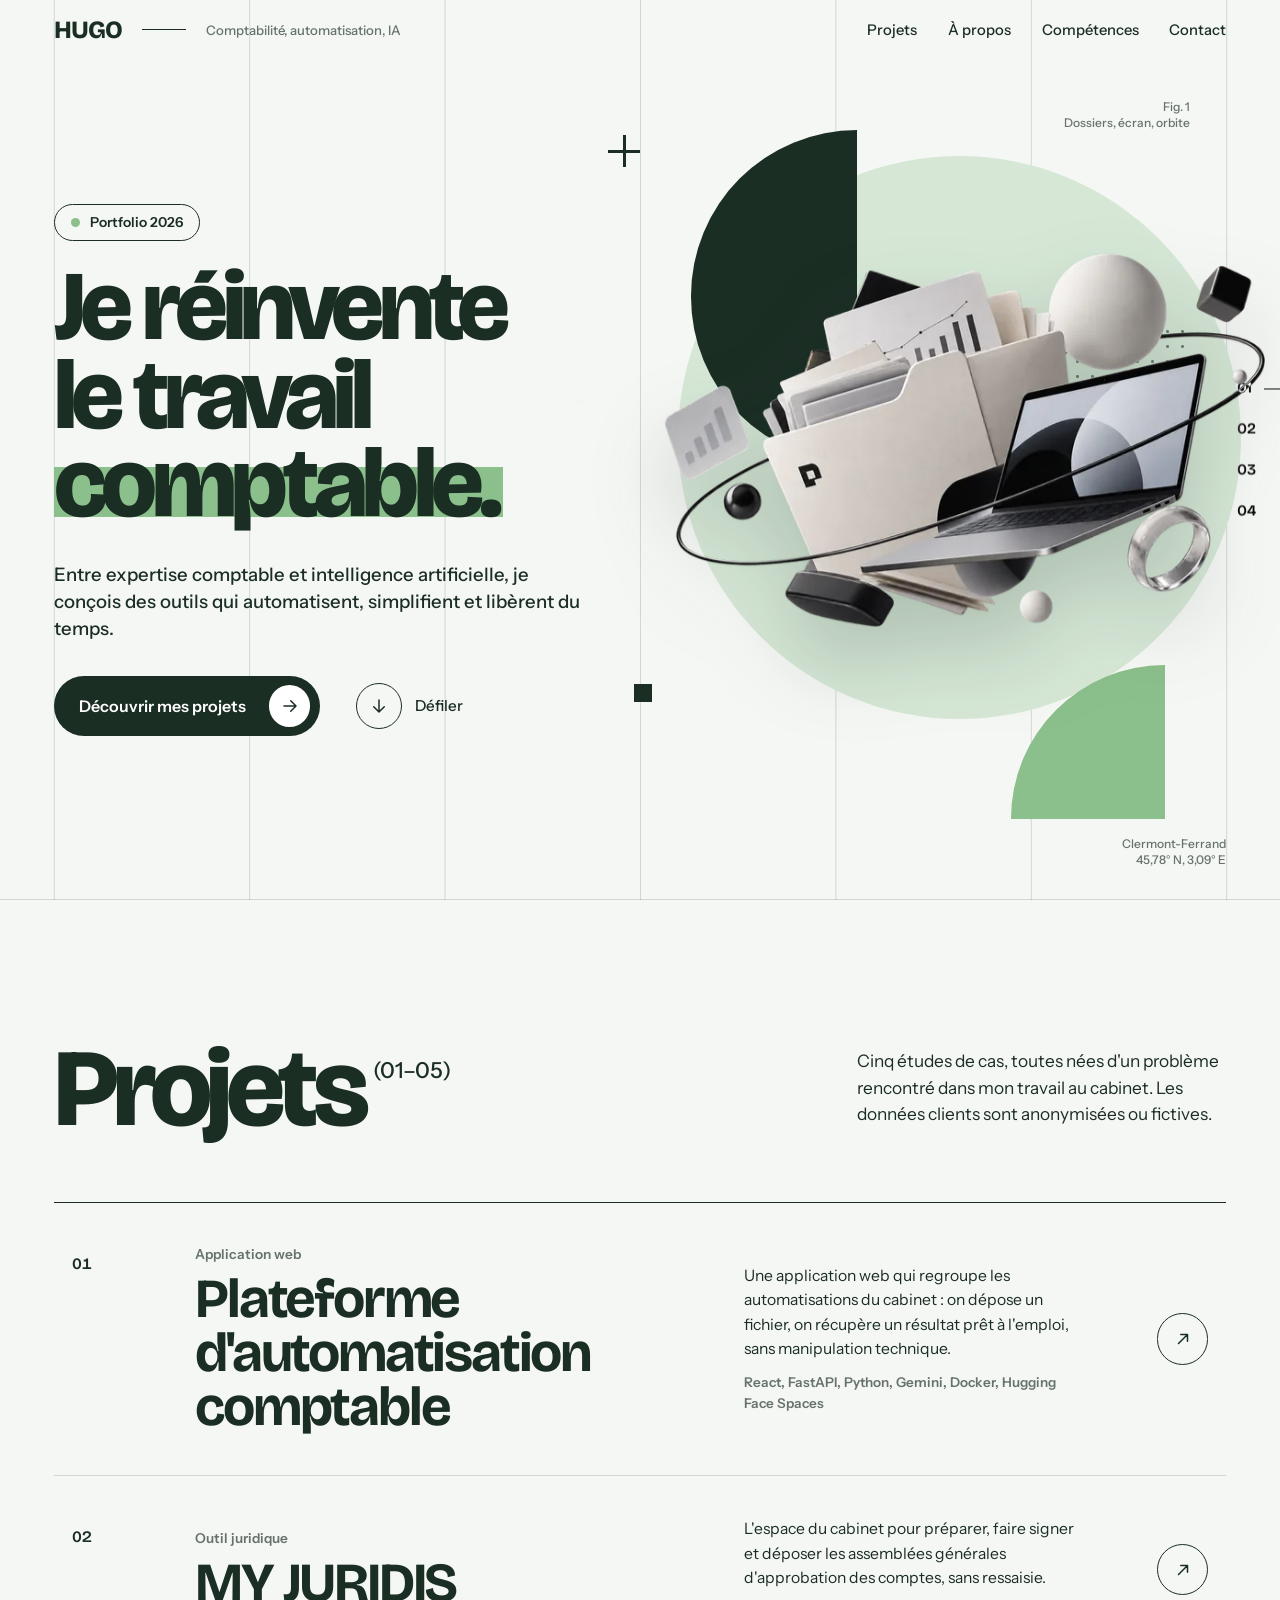
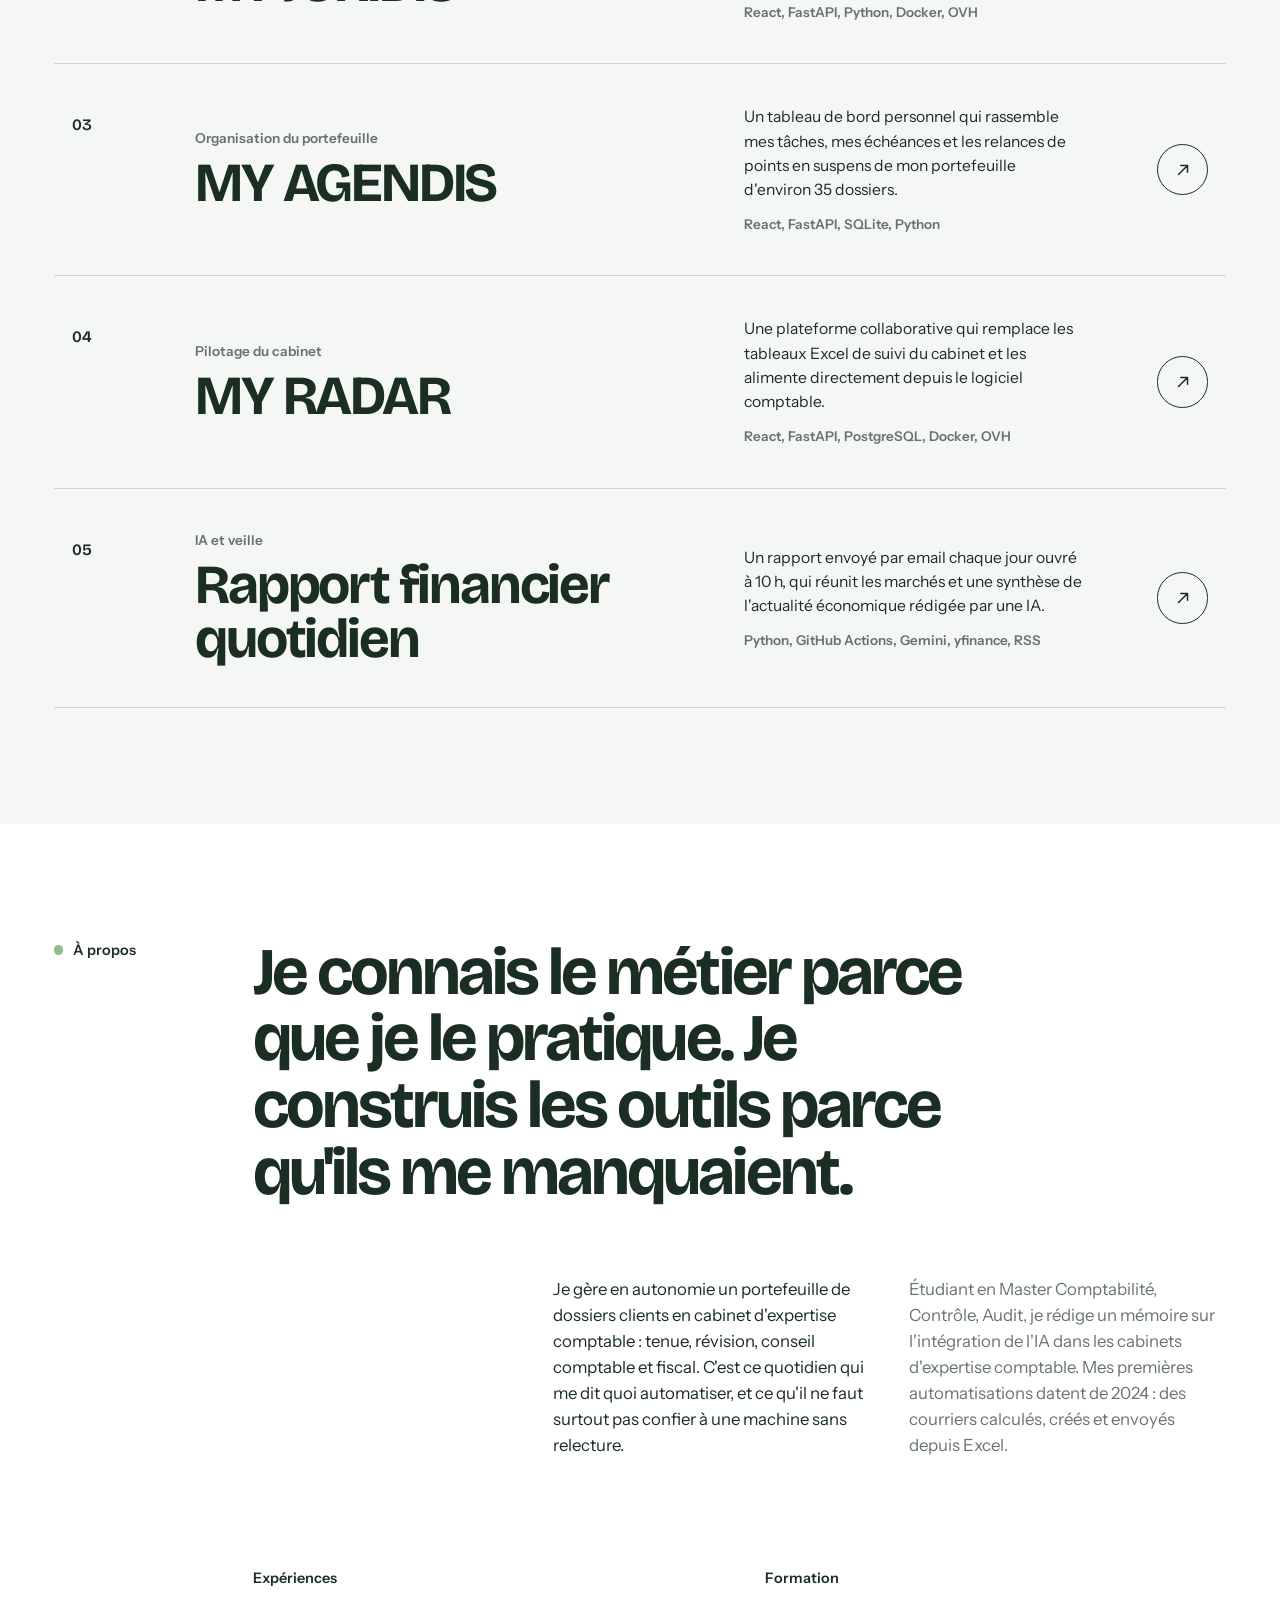
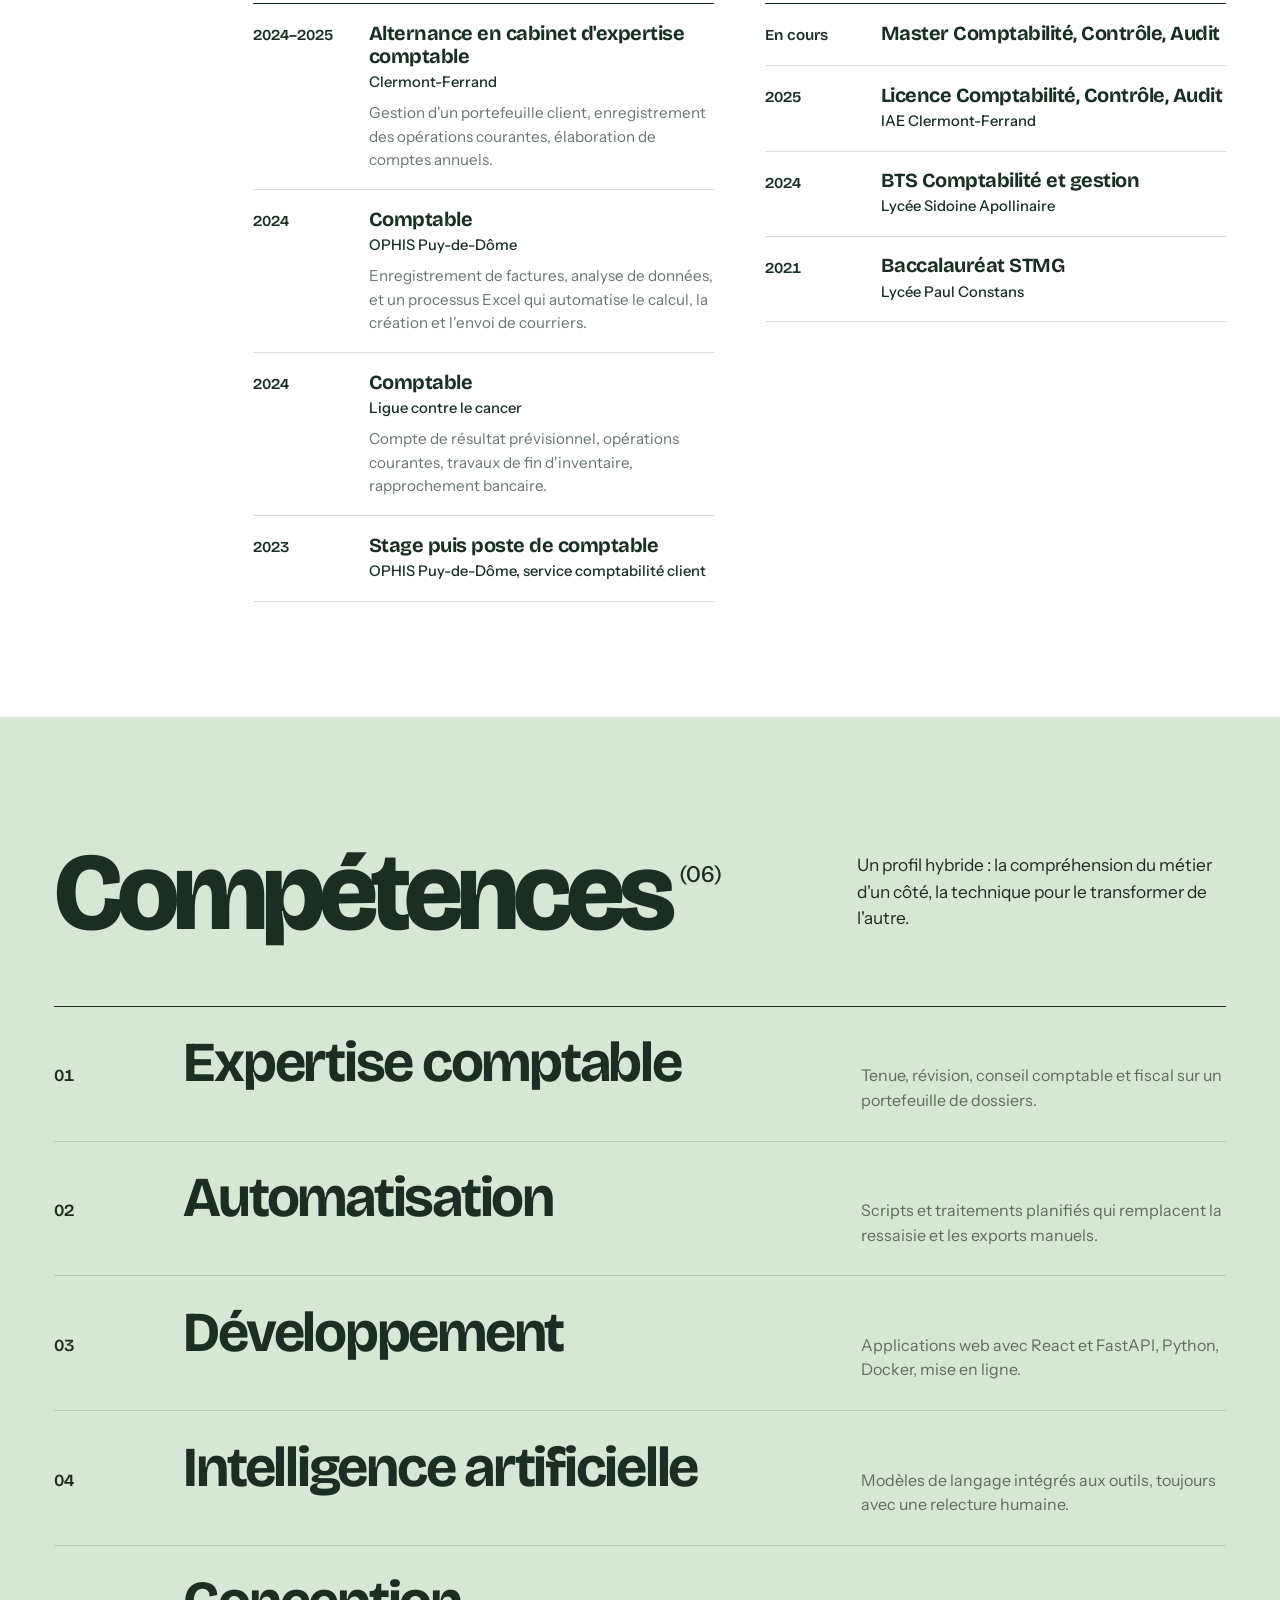
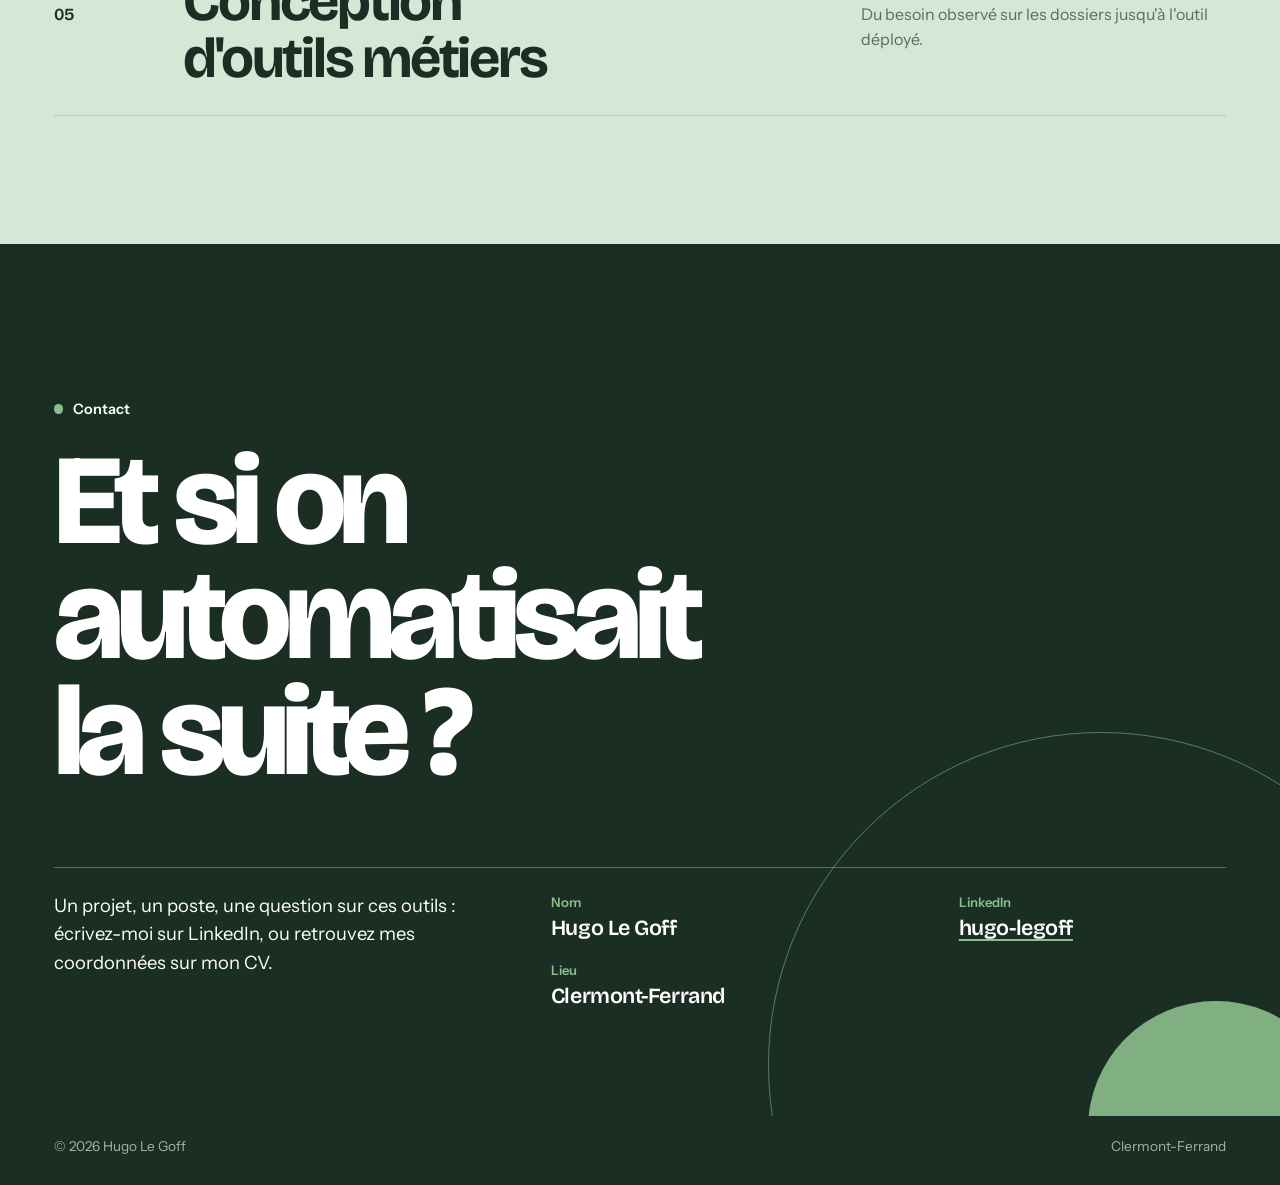
==== commit 667f83f8: "Pages projet détaillées, MY RADAR remplace l'extraction des FEC Chaque projet présente le problème r" ====
--- a/index.html
+++ b/index.html
@@ -72,7 +72,7 @@
     <div>
       <h2 data-reveal>Projets<sup>(01–05)</sup></h2>
     </div>
-    <p data-reveal>Cinq études de cas, toutes nées d'une tâche que je faisais à la main sur mes dossiers. Les données clients sont anonymisées ou fictives.</p>
+    <p data-reveal>Cinq études de cas, toutes nées d'un problème rencontré dans mon travail au cabinet. Les données clients sont anonymisées ou fictives.</p>
   </header>
   <ol class="cases">
     <li class="case" data-reveal>
@@ -83,8 +83,8 @@
           <span class="case__title">Plateforme d'automatisation comptable</span>
         </span>
         <span class="case__side">
-          <span class="case__pitch">Une seule application web qui regroupe les automatisations du cabinet, pour que chaque collaborateur les utilise sans toucher au code.</span>
-          <span class="case__tech" translate="no">React, FastAPI, Python, Docker, Hugging Face Spaces</span>
+          <span class="case__pitch">Une application web qui regroupe les automatisations du cabinet&nbsp;: on dépose un fichier, on récupère un résultat prêt à l'emploi, sans manipulation technique.</span>
+          <span class="case__tech" translate="no">React, FastAPI, Python, Gemini, Docker, Hugging Face Spaces</span>
         </span>
         <span class="case__go"><svg class="arr" viewBox="0 0 24 24" width="18" height="18" aria-hidden="true" focusable="false"><path d="M6 18 18 6M9 6h9v9" fill="none" stroke="currentColor" stroke-width="2" stroke-linecap="round" stroke-linejoin="round"/></svg></span>
       </a>
@@ -97,8 +97,8 @@
           <span class="case__title">MY JURIDIS</span>
         </span>
         <span class="case__side">
-          <span class="case__pitch">Un outil interne qui guide la préparation de l'assemblée générale ordinaire annuelle, de la collecte des informations jusqu'aux décisions à formaliser.</span>
-          <span class="case__tech" translate="no">React, FastAPI, Docker, OVH</span>
+          <span class="case__pitch">L'espace du cabinet pour préparer, faire signer et déposer les assemblées générales d'approbation des comptes, sans ressaisie.</span>
+          <span class="case__tech" translate="no">React, FastAPI, Python, Docker, OVH</span>
         </span>
         <span class="case__go"><svg class="arr" viewBox="0 0 24 24" width="18" height="18" aria-hidden="true" focusable="false"><path d="M6 18 18 6M9 6h9v9" fill="none" stroke="currentColor" stroke-width="2" stroke-linecap="round" stroke-linejoin="round"/></svg></span>
       </a>
@@ -111,22 +111,22 @@
           <span class="case__title">MY AGENDIS</span>
         </span>
         <span class="case__side">
-          <span class="case__pitch">Un tableau de bord personnel qui rassemble les tâches, les échéances et les relances de points en suspens d'un portefeuille d'environ 35 dossiers.</span>
+          <span class="case__pitch">Un tableau de bord personnel qui rassemble mes tâches, mes échéances et les relances de points en suspens de mon portefeuille d'environ 35 dossiers.</span>
           <span class="case__tech" translate="no">React, FastAPI, SQLite, Python</span>
         </span>
         <span class="case__go"><svg class="arr" viewBox="0 0 24 24" width="18" height="18" aria-hidden="true" focusable="false"><path d="M6 18 18 6M9 6h9v9" fill="none" stroke="currentColor" stroke-width="2" stroke-linecap="round" stroke-linejoin="round"/></svg></span>
       </a>
     </li>
     <li class="case" data-reveal>
-      <a href="projets/extraction-fec.html">
+      <a href="projets/my-radar.html">
         <span class="case__num">04</span>
         <span class="case__main">
-          <span class="case__cat">Script d'automatisation</span>
-          <span class="case__title">Extraction des FEC en masse</span>
-        </span>
-        <span class="case__side">
-          <span class="case__pitch">Un script qui récupère le fichier des écritures comptables de tout un portefeuille en une seule exécution, au lieu d'un export manuel par dossier.</span>
-          <span class="case__tech" translate="no">Python, API ACD i-Suite Expert</span>
+          <span class="case__cat">Pilotage du cabinet</span>
+          <span class="case__title">MY RADAR</span>
+        </span>
+        <span class="case__side">
+          <span class="case__pitch">Une plateforme collaborative qui remplace les tableaux Excel de suivi du cabinet et les alimente directement depuis le logiciel comptable.</span>
+          <span class="case__tech" translate="no">React, FastAPI, PostgreSQL, Docker, OVH</span>
         </span>
         <span class="case__go"><svg class="arr" viewBox="0 0 24 24" width="18" height="18" aria-hidden="true" focusable="false"><path d="M6 18 18 6M9 6h9v9" fill="none" stroke="currentColor" stroke-width="2" stroke-linecap="round" stroke-linejoin="round"/></svg></span>
       </a>
@@ -139,8 +139,8 @@
           <span class="case__title">Rapport financier quotidien</span>
         </span>
         <span class="case__side">
-          <span class="case__pitch">Un rapport généré automatiquement chaque jour, où un modèle d'IA trie et analyse l'actualité économique.</span>
-          <span class="case__tech" translate="no">GitHub Actions, Python, Gemini</span>
+          <span class="case__pitch">Un rapport envoyé par email chaque jour ouvré à 10&nbsp;h, qui réunit les marchés et une synthèse de l'actualité économique rédigée par une IA.</span>
+          <span class="case__tech" translate="no">Python, GitHub Actions, Gemini, yfinance, RSS</span>
         </span>
         <span class="case__go"><svg class="arr" viewBox="0 0 24 24" width="18" height="18" aria-hidden="true" focusable="false"><path d="M6 18 18 6M9 6h9v9" fill="none" stroke="currentColor" stroke-width="2" stroke-linecap="round" stroke-linejoin="round"/></svg></span>
       </a>
--- a/assets/style.css
+++ b/assets/style.css
@@ -448,3 +448,45 @@
   .strip__track{scroll-behavior:auto}
   .tile--shot img,.tile__disc,.pcard__num,.strip__progress span{transition:none}
 }
+
+/* ---------- Pages projet détaillées ---------- */
+.phead__lede{max-width:40rem;margin-top:clamp(1.25rem,2.6vw,2rem);font-size:clamp(1.1rem,1.5vw,1.35rem);line-height:1.45;font-weight:500}
+.cover{margin:0 var(--gutter) clamp(3rem,7vw,6rem);padding:clamp(1rem,2.4vw,2.25rem);background:var(--pastel);border-radius:clamp(10px,1.4vw,18px)}
+.cover__fig{margin:0 auto;max-width:72rem}
+.cover__fig figcaption,.fig figcaption{margin-top:.85rem;font-size:.92rem;color:var(--soft);max-width:40rem}
+.zoom{
+  display:block;width:100%;padding:0;border:0;background:var(--forest);border-radius:8px;overflow:hidden;cursor:zoom-in;
+  box-shadow:0 1.5rem 3rem -1.75rem rgba(27,46,36,.5);
+}
+.zoom img{display:block;width:100%;height:auto;transition:transform .8s var(--ease)}
+@media (hover:hover){.zoom:hover img{transform:scale(1.015)}}
+.study__row h2 span{display:block;font-family:var(--display);font-size:.85rem;color:var(--soft);margin-bottom:.35rem}
+.study__row h2::before{display:none}
+.study__row > .study__body,.study__row:nth-child(even) > .study__body{grid-column:4 / -1}
+.study__body + .study__body{margin-top:clamp(1.5rem,3vw,2.5rem)}
+.study__body--split{display:grid;grid-template-columns:minmax(0,7fr) minmax(0,5fr);gap:clamp(1.5rem,3.5vw,3.5rem);align-items:start}
+.study__body--fig .fig{max-width:min(100%,46rem)}
+.fig{margin:0}
+.study__big{max-width:30ch;font-size:clamp(1.3rem,2.3vw,2.05rem);line-height:1.15}
+.study__body--split .study__big{max-width:24ch}
+.study__p{margin-top:1.1rem;max-width:40rem;font-size:1.05rem;line-height:1.6;color:var(--soft)}
+.study__p b{color:var(--forest);font-weight:600}
+.study__p--lead{margin-top:0;color:var(--forest);font-size:clamp(1.08rem,1.4vw,1.25rem);line-height:1.5}
+.feats{list-style:none;margin:0;padding:0;display:grid;grid-template-columns:repeat(2,minmax(0,1fr));gap:0 clamp(1.5rem,3.5vw,3.5rem)}
+.feats li{padding:1.15rem 0 1.3rem;border-top:1px solid var(--line)}
+.feats h3{font-size:clamp(1.2rem,1.6vw,1.45rem);line-height:1.15;letter-spacing:-.025em}
+.feats p{margin-top:.45rem;font-size:.98rem;line-height:1.55;color:var(--soft)}
+.soon{display:inline-block;vertical-align:.2em;margin-left:.45rem;padding:.12rem .55rem;border-radius:999px;background:var(--pastel);font-family:var(--body);font-size:.72rem;font-weight:600;letter-spacing:0}
+.facts{margin:1.5rem 0 0;display:grid;grid-template-columns:repeat(auto-fit,minmax(min(100%,12rem),1fr));gap:1px;background:var(--line);border:1px solid var(--line);border-radius:8px;overflow:hidden}
+.facts div{background:var(--bg);padding:1rem 1.1rem 1.15rem}
+.facts dt{font-size:.8rem;font-weight:600;color:var(--soft)}
+.facts dd{margin:.3rem 0 0;font-family:var(--display);font-weight:600;font-size:1.08rem;letter-spacing:-.02em;line-height:1.25}
+@media (max-width:1100px){
+  .study__body--split{grid-template-columns:minmax(0,1fr)}
+  .study__body--split .fig{max-width:min(100%,40rem)}
+}
+@media (max-width:820px){
+  .study__row > .study__body,.study__row:nth-child(even) > .study__body{grid-column:1 / -1}
+  .feats{grid-template-columns:minmax(0,1fr)}
+}
+@media (prefers-reduced-motion:reduce){.zoom img{transition:none}}
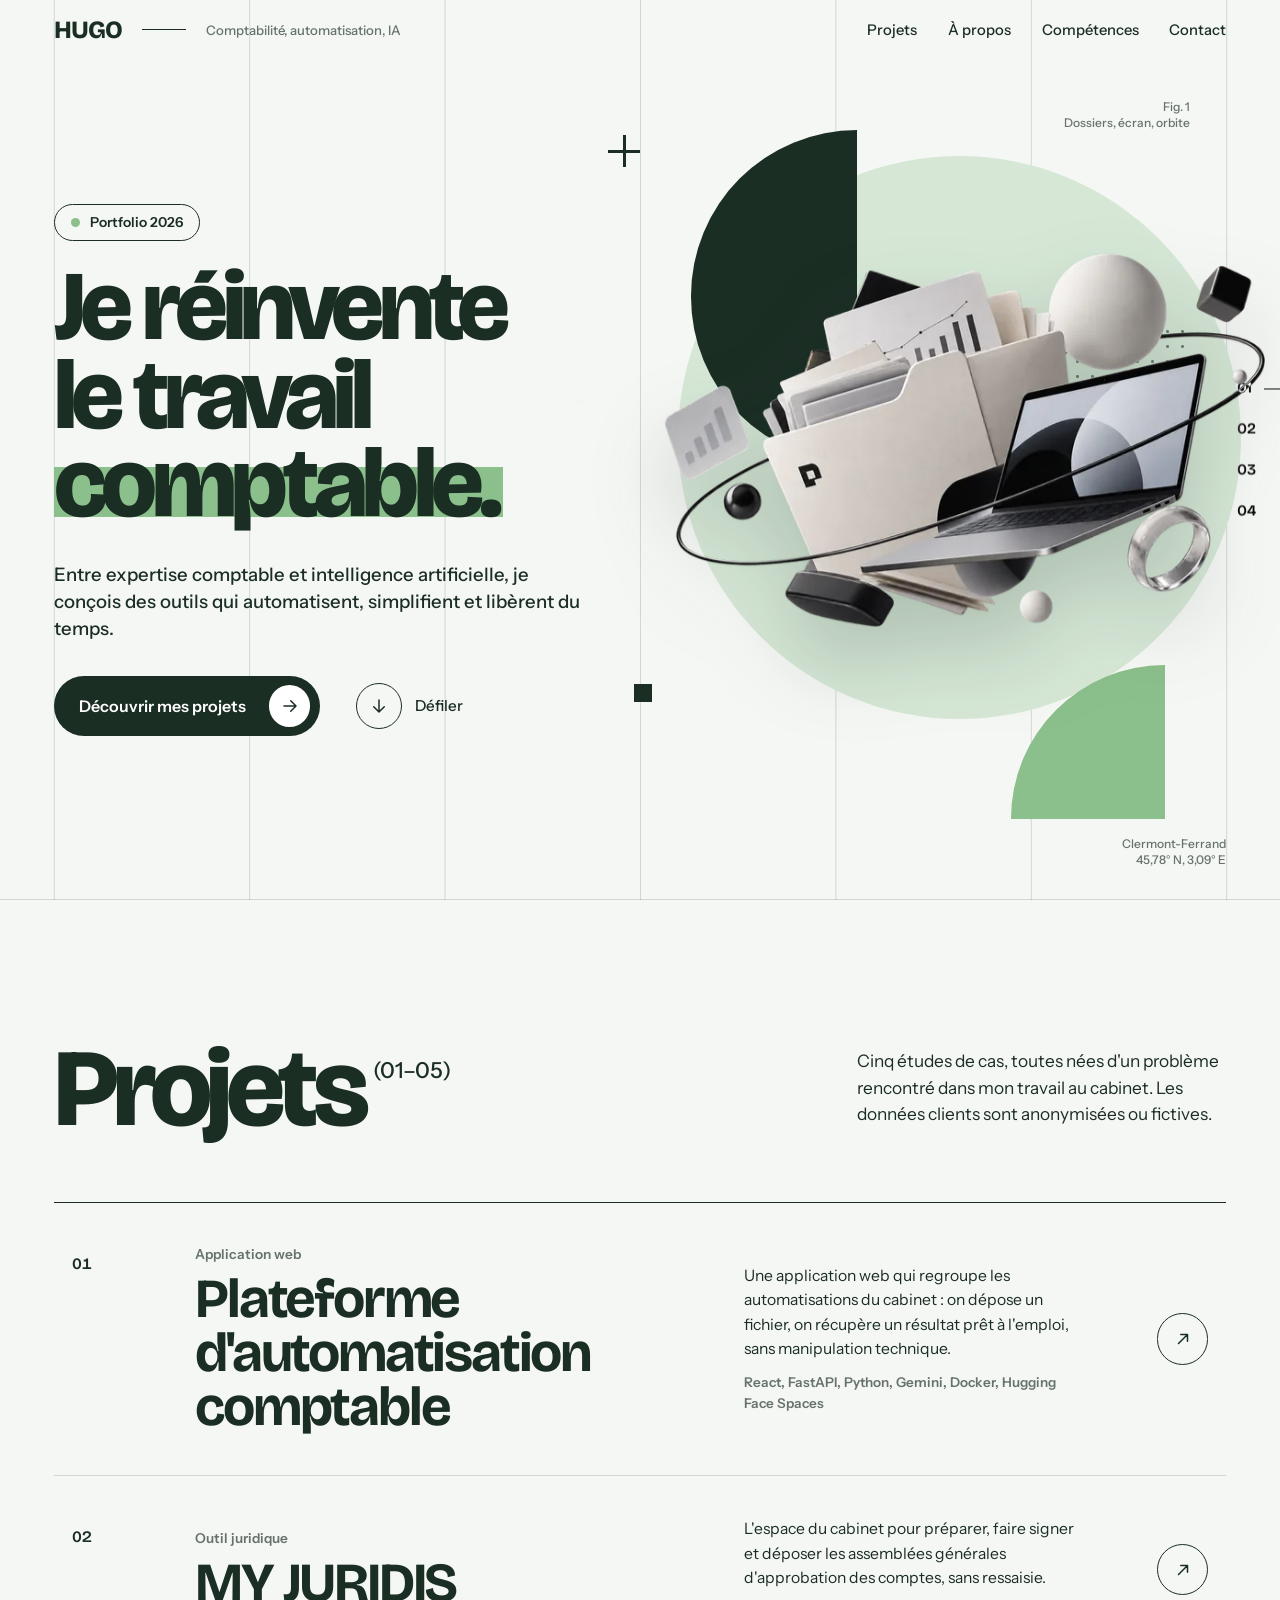
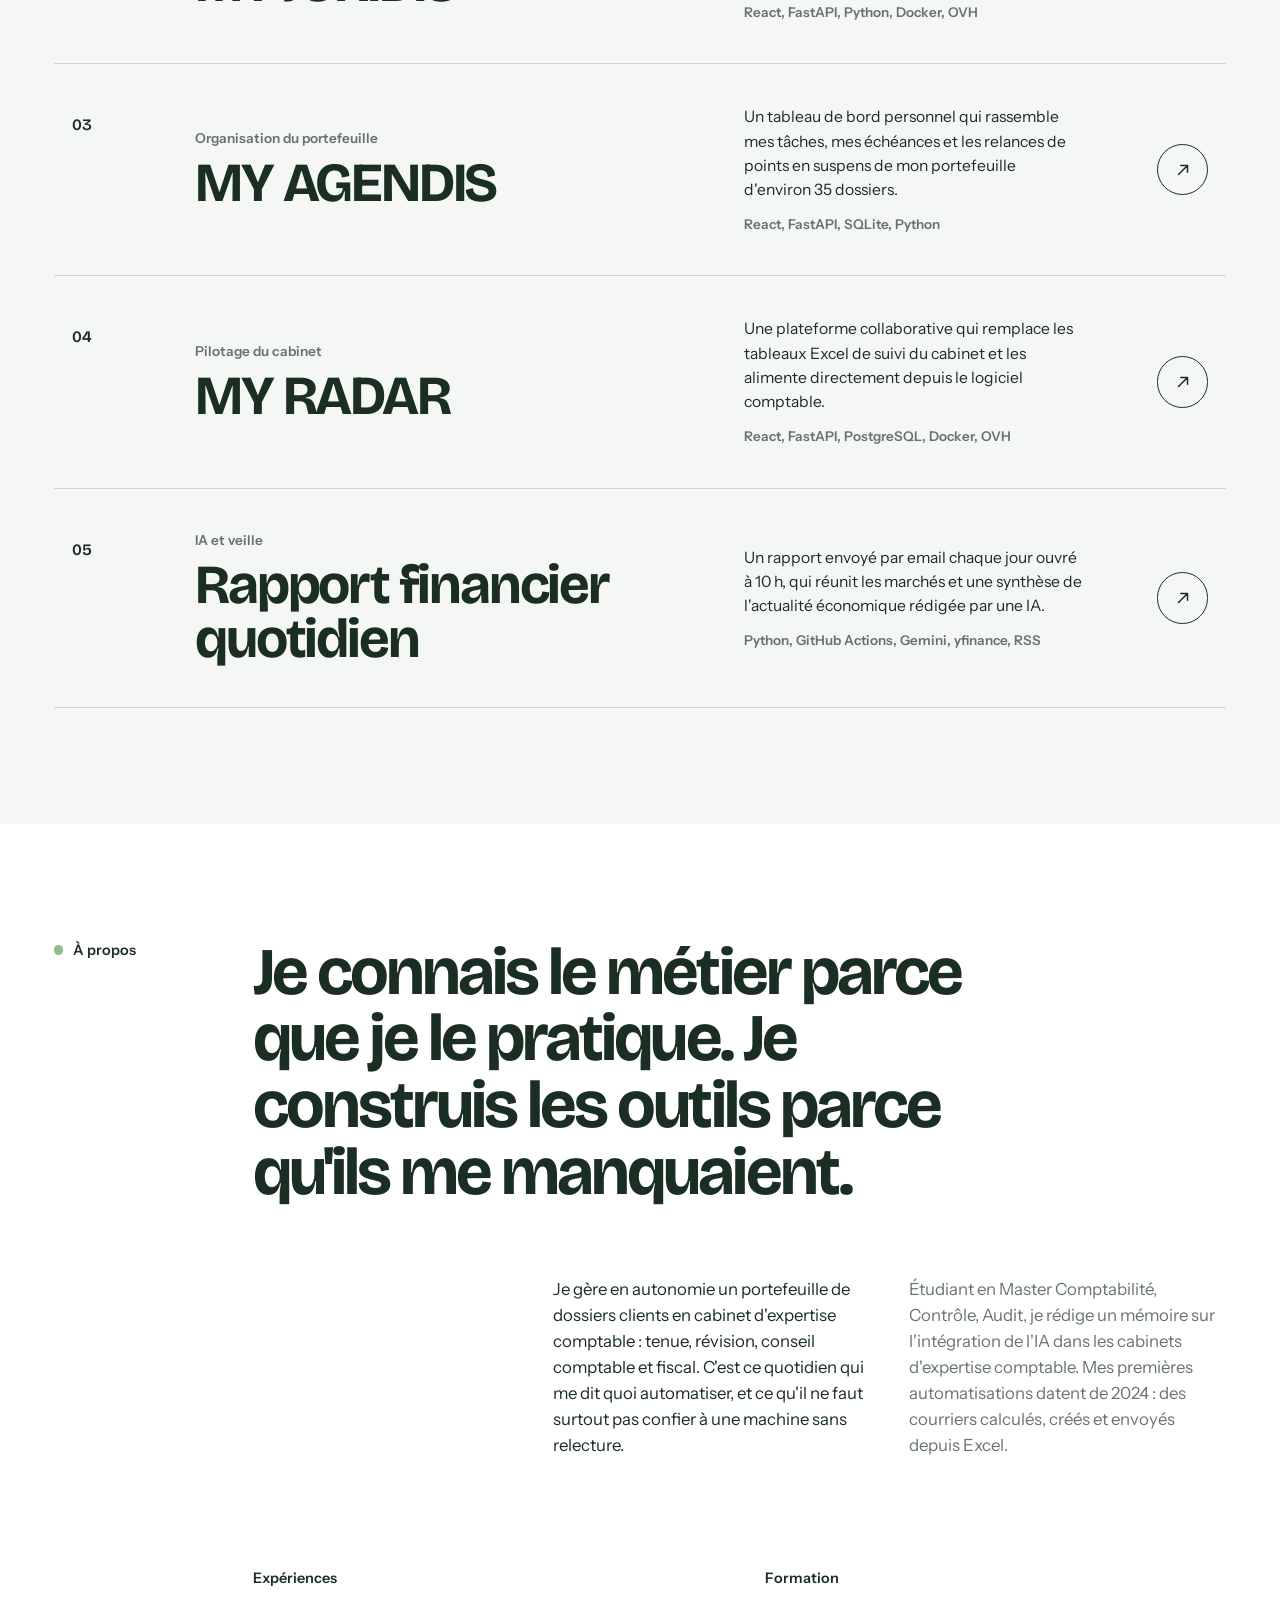
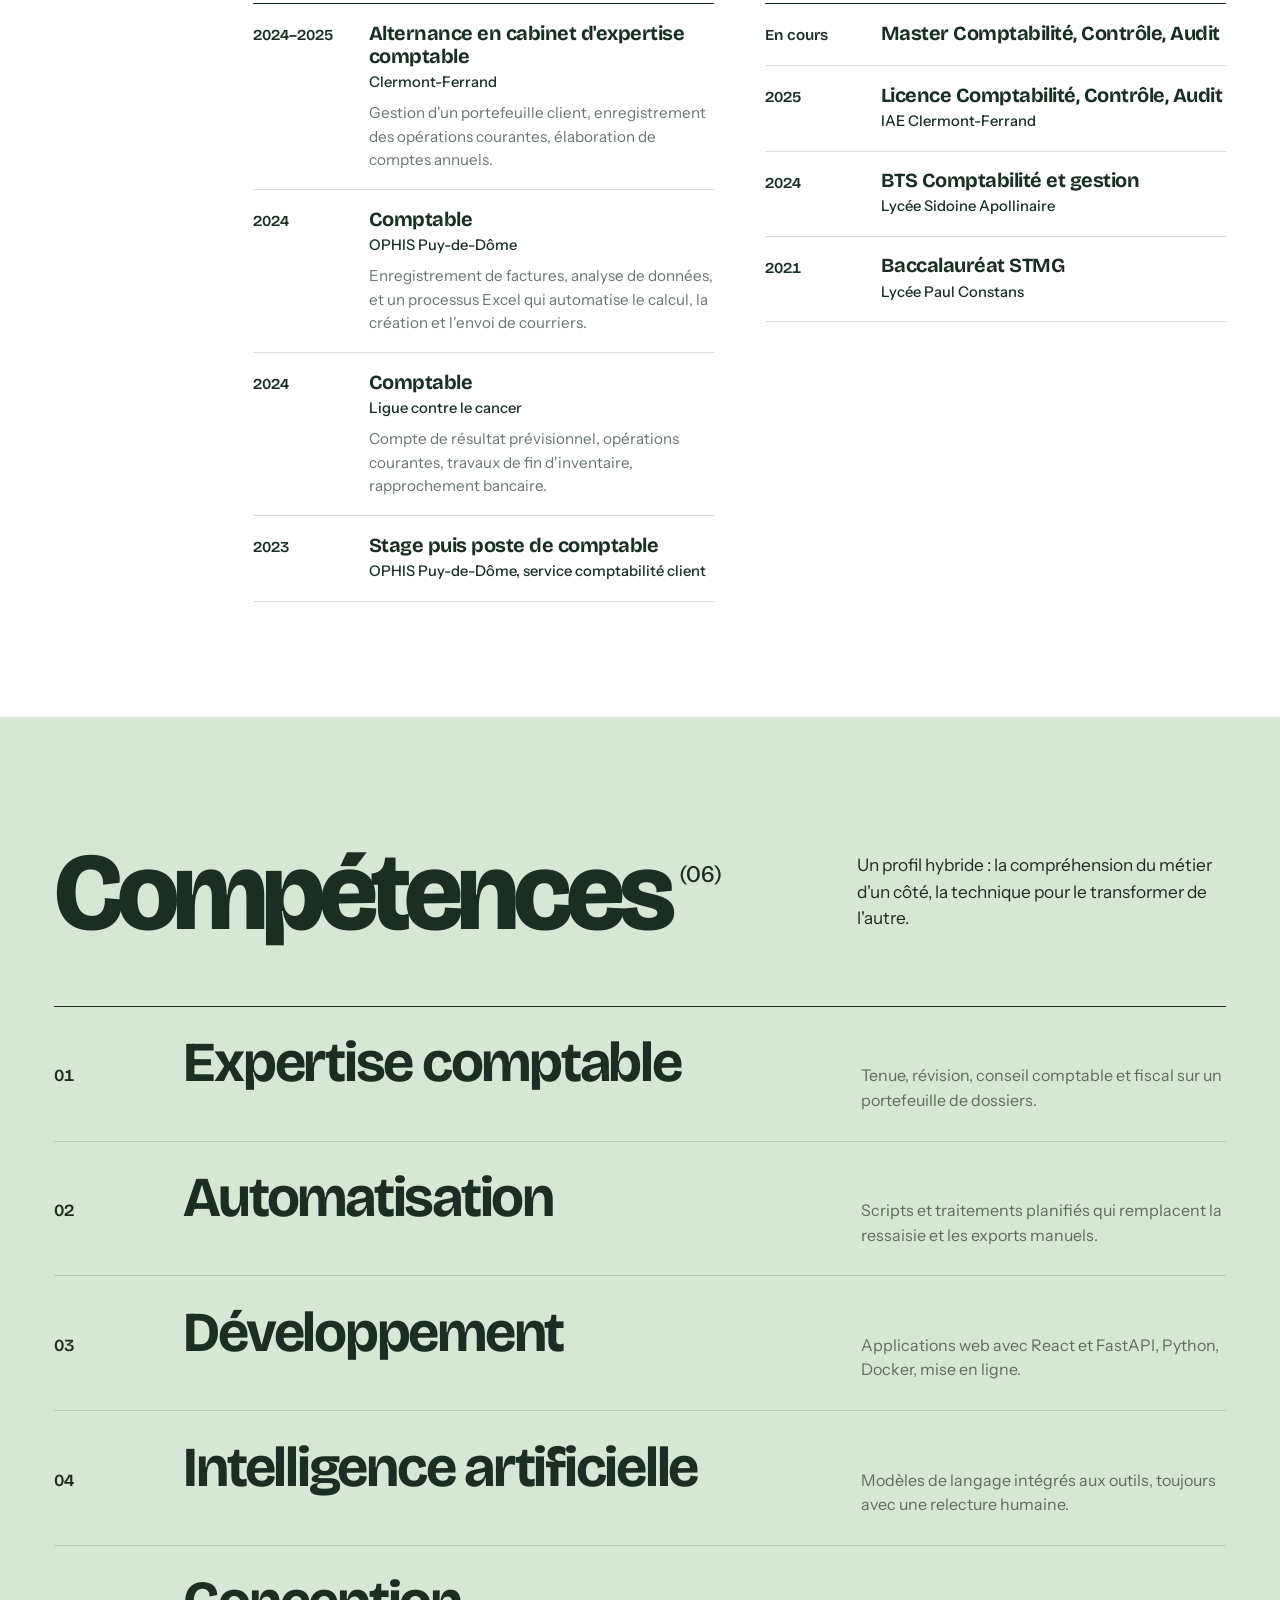
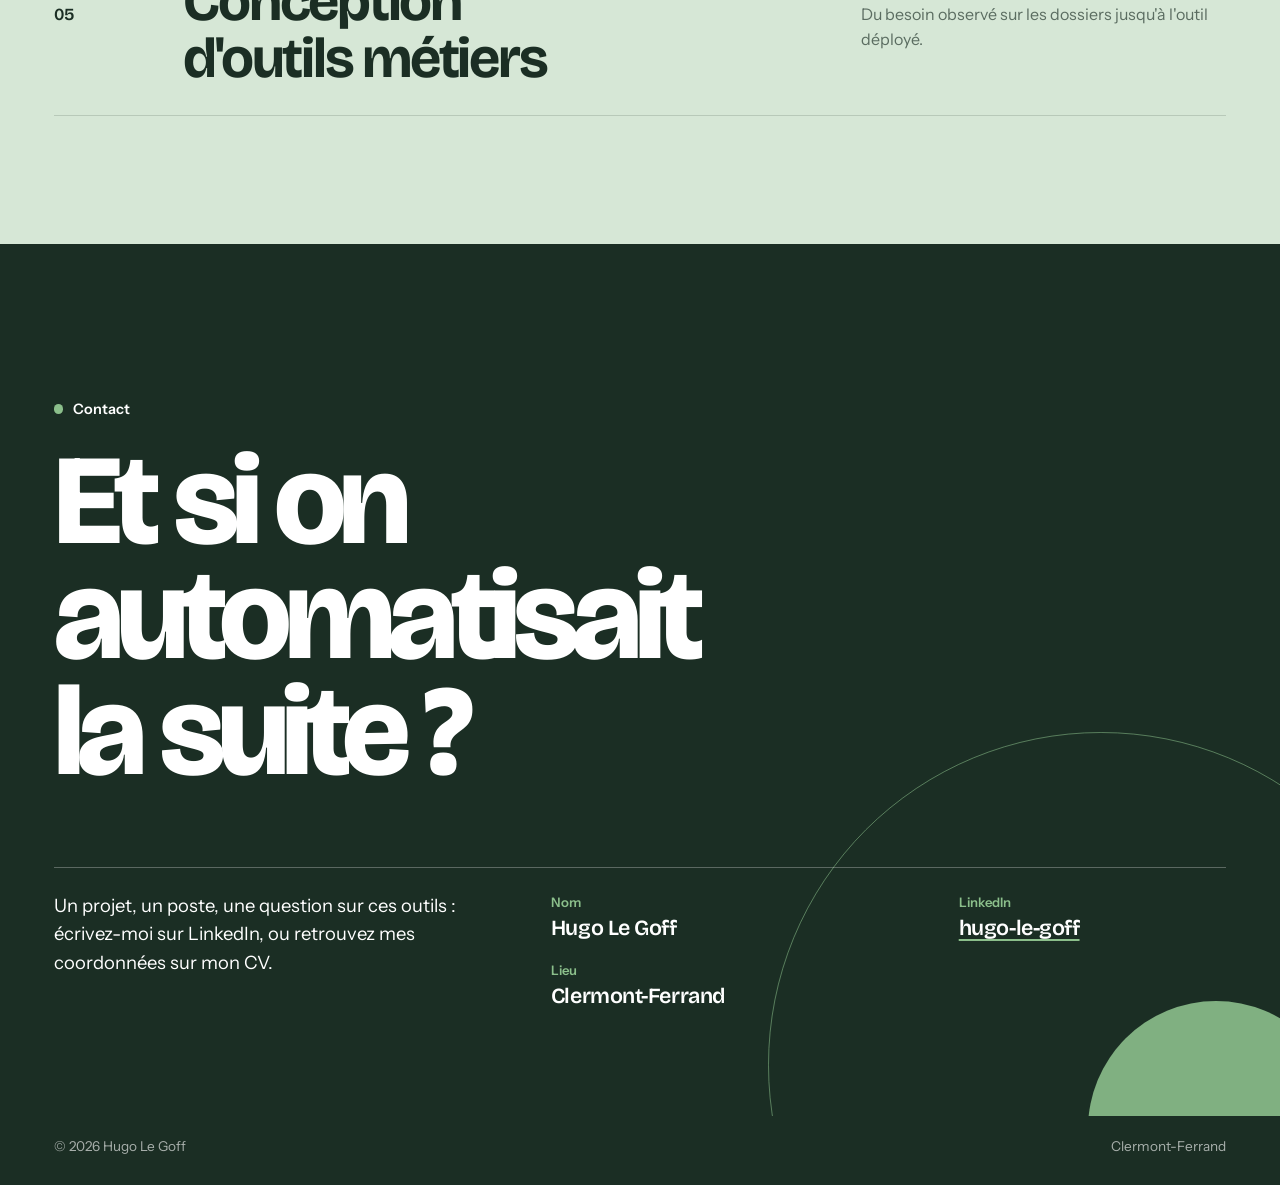
==== commit d2348475: "Contact : lien LinkedIn corrigé Co-Authored-By: Claude Opus 5.5 <noreply@anthropic.com> Claude-Sessi" ====
--- a/index.html
+++ b/index.html
@@ -201,7 +201,7 @@
       <div><dt>Lieu</dt><dd>Clermont-Ferrand</dd></div>
     </dl>
     <dl>
-      <div><dt>LinkedIn</dt><dd><a href="https://www.linkedin.com/in/hugo-legoff-7453b9276" rel="noopener">hugo-legoff</a></dd></div>
+      <div><dt>LinkedIn</dt><dd><a href="https://www.linkedin.com/in/hugo-le-goff-7453b9276/" rel="noopener">hugo-le-goff</a></dd></div>
     </dl>
   </div>
 </section>
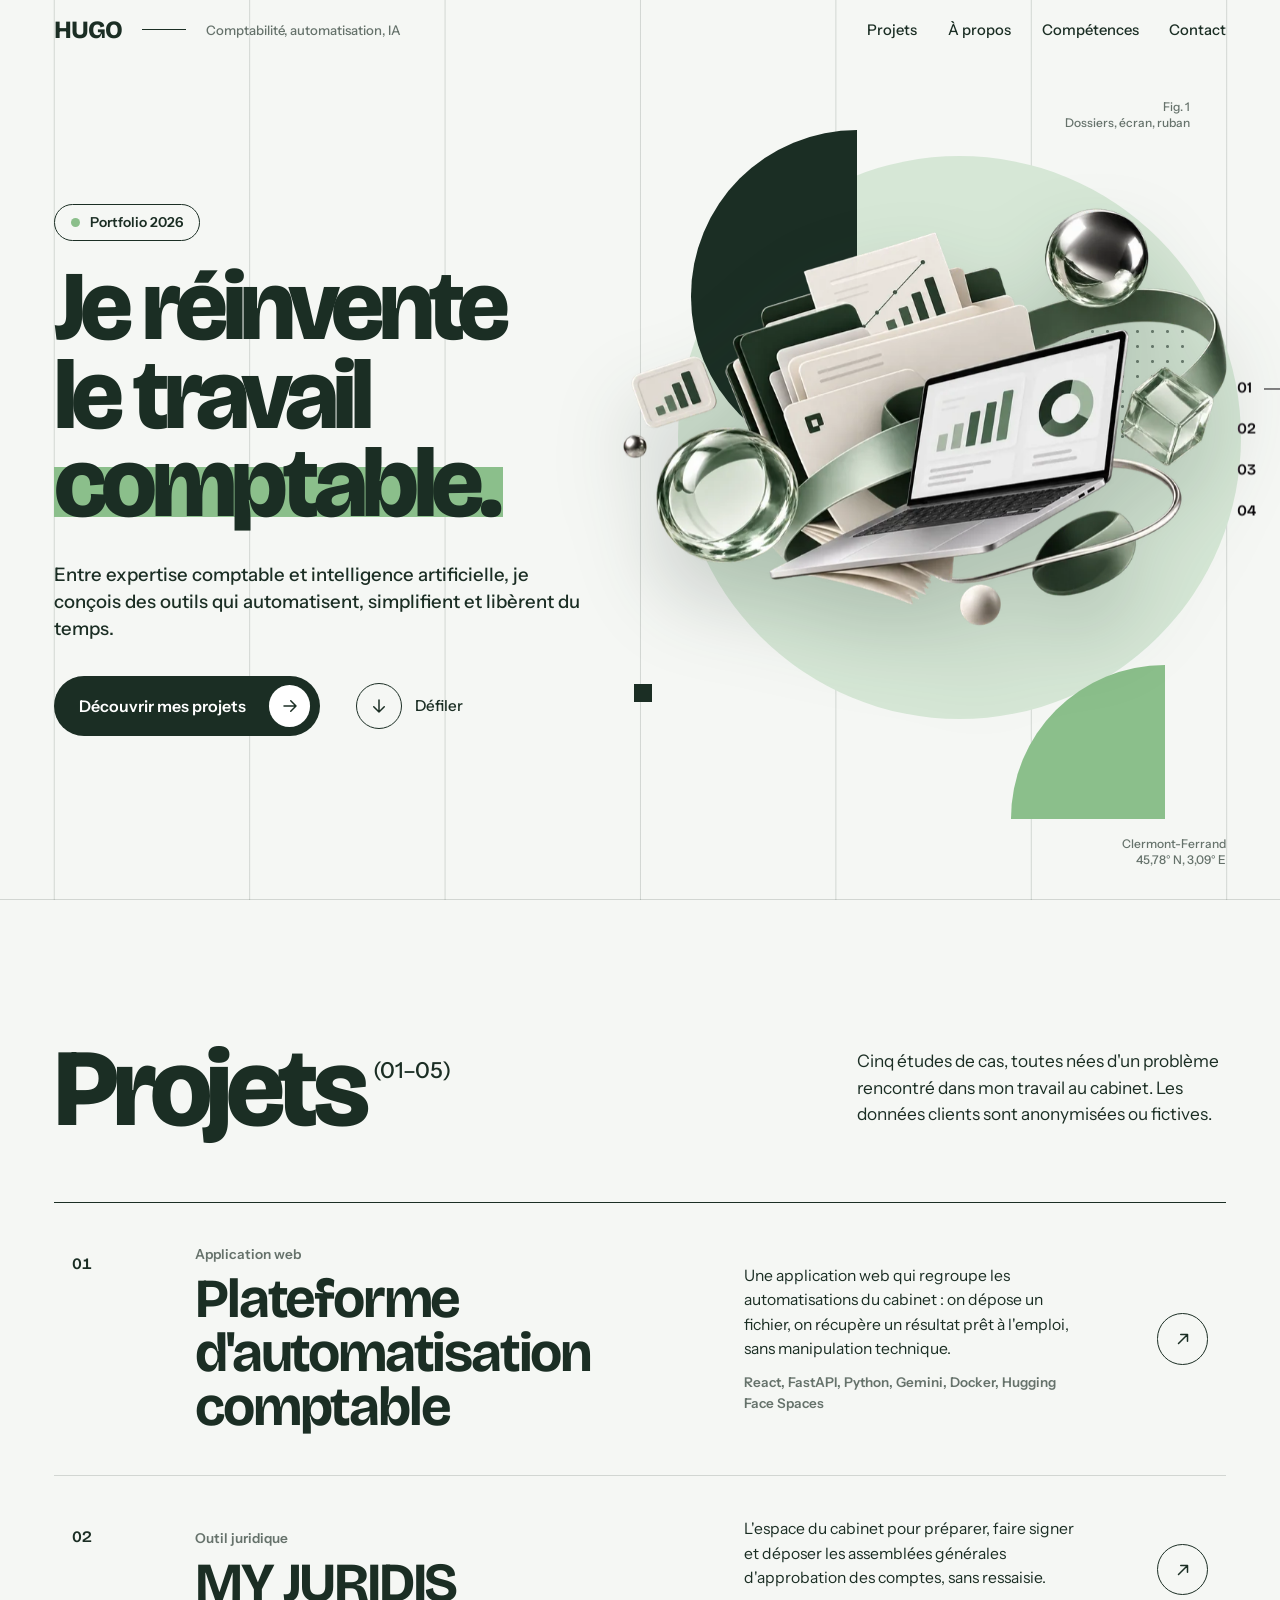
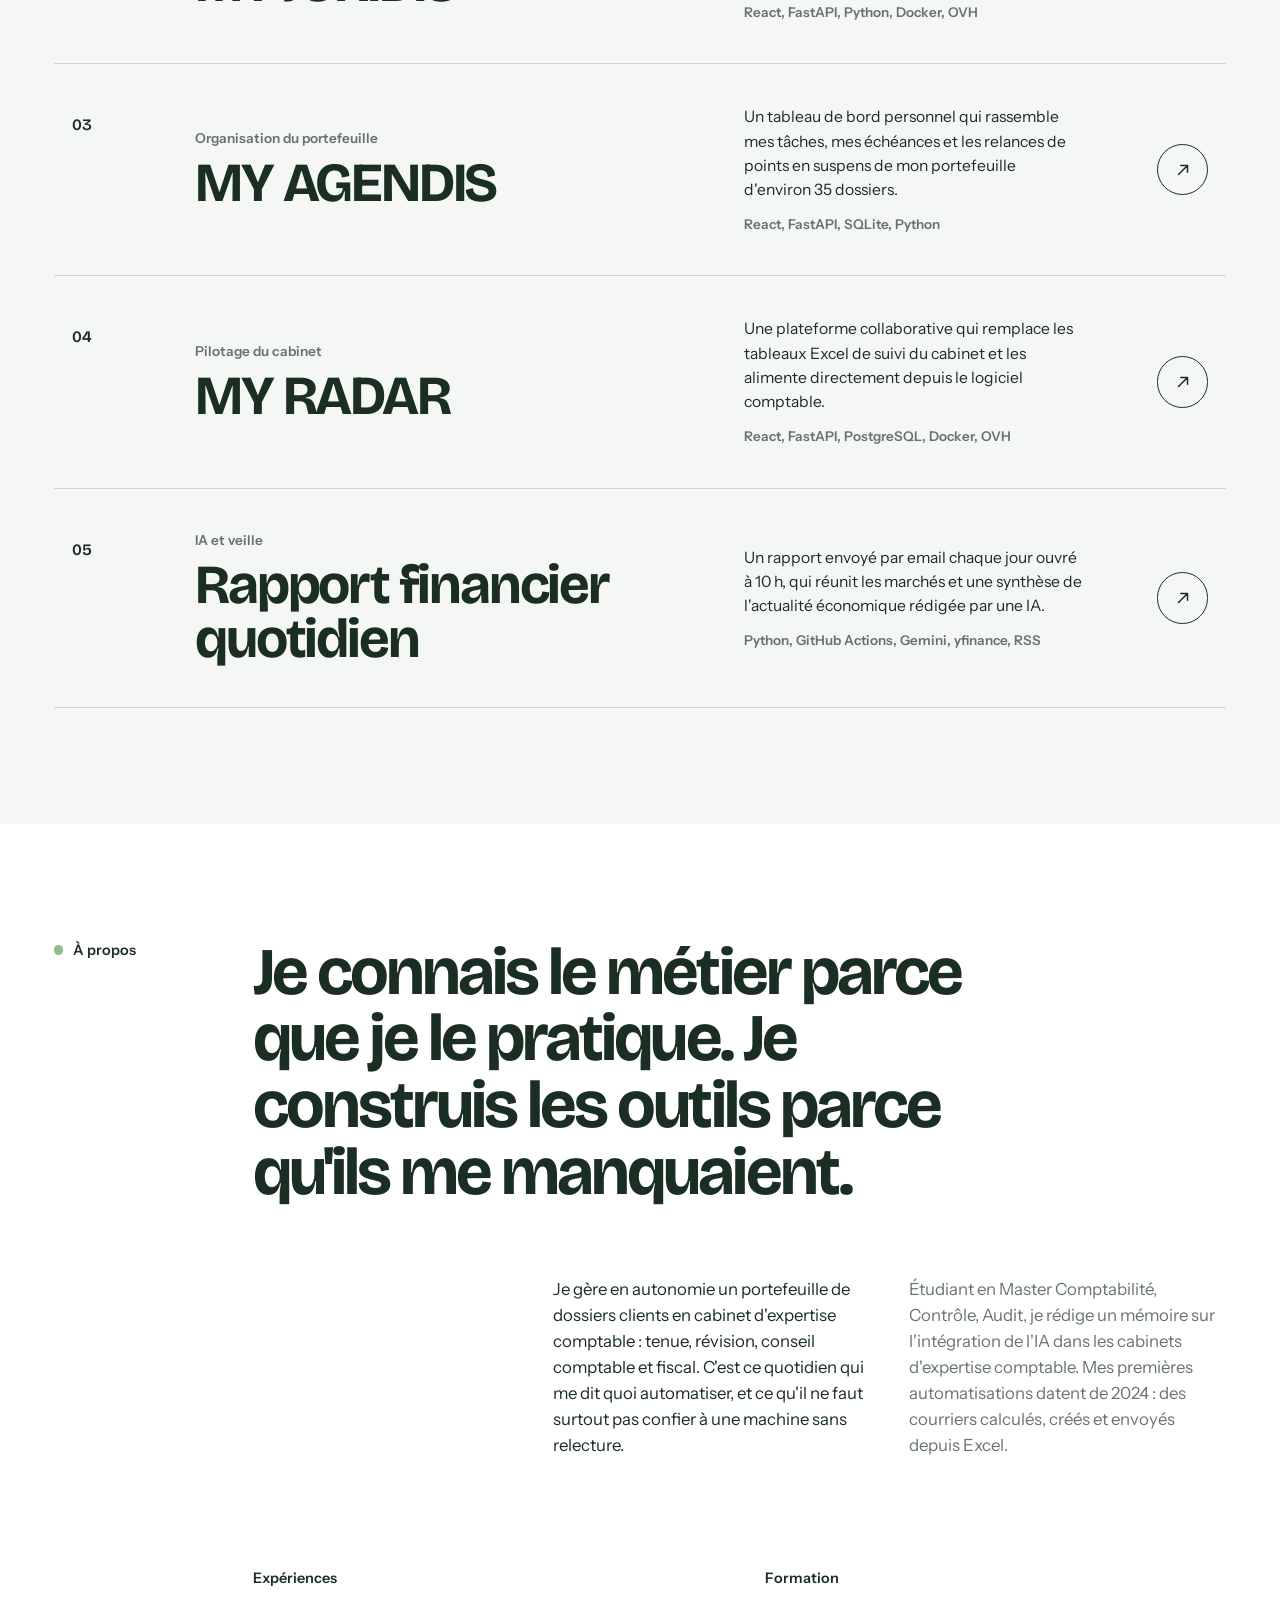
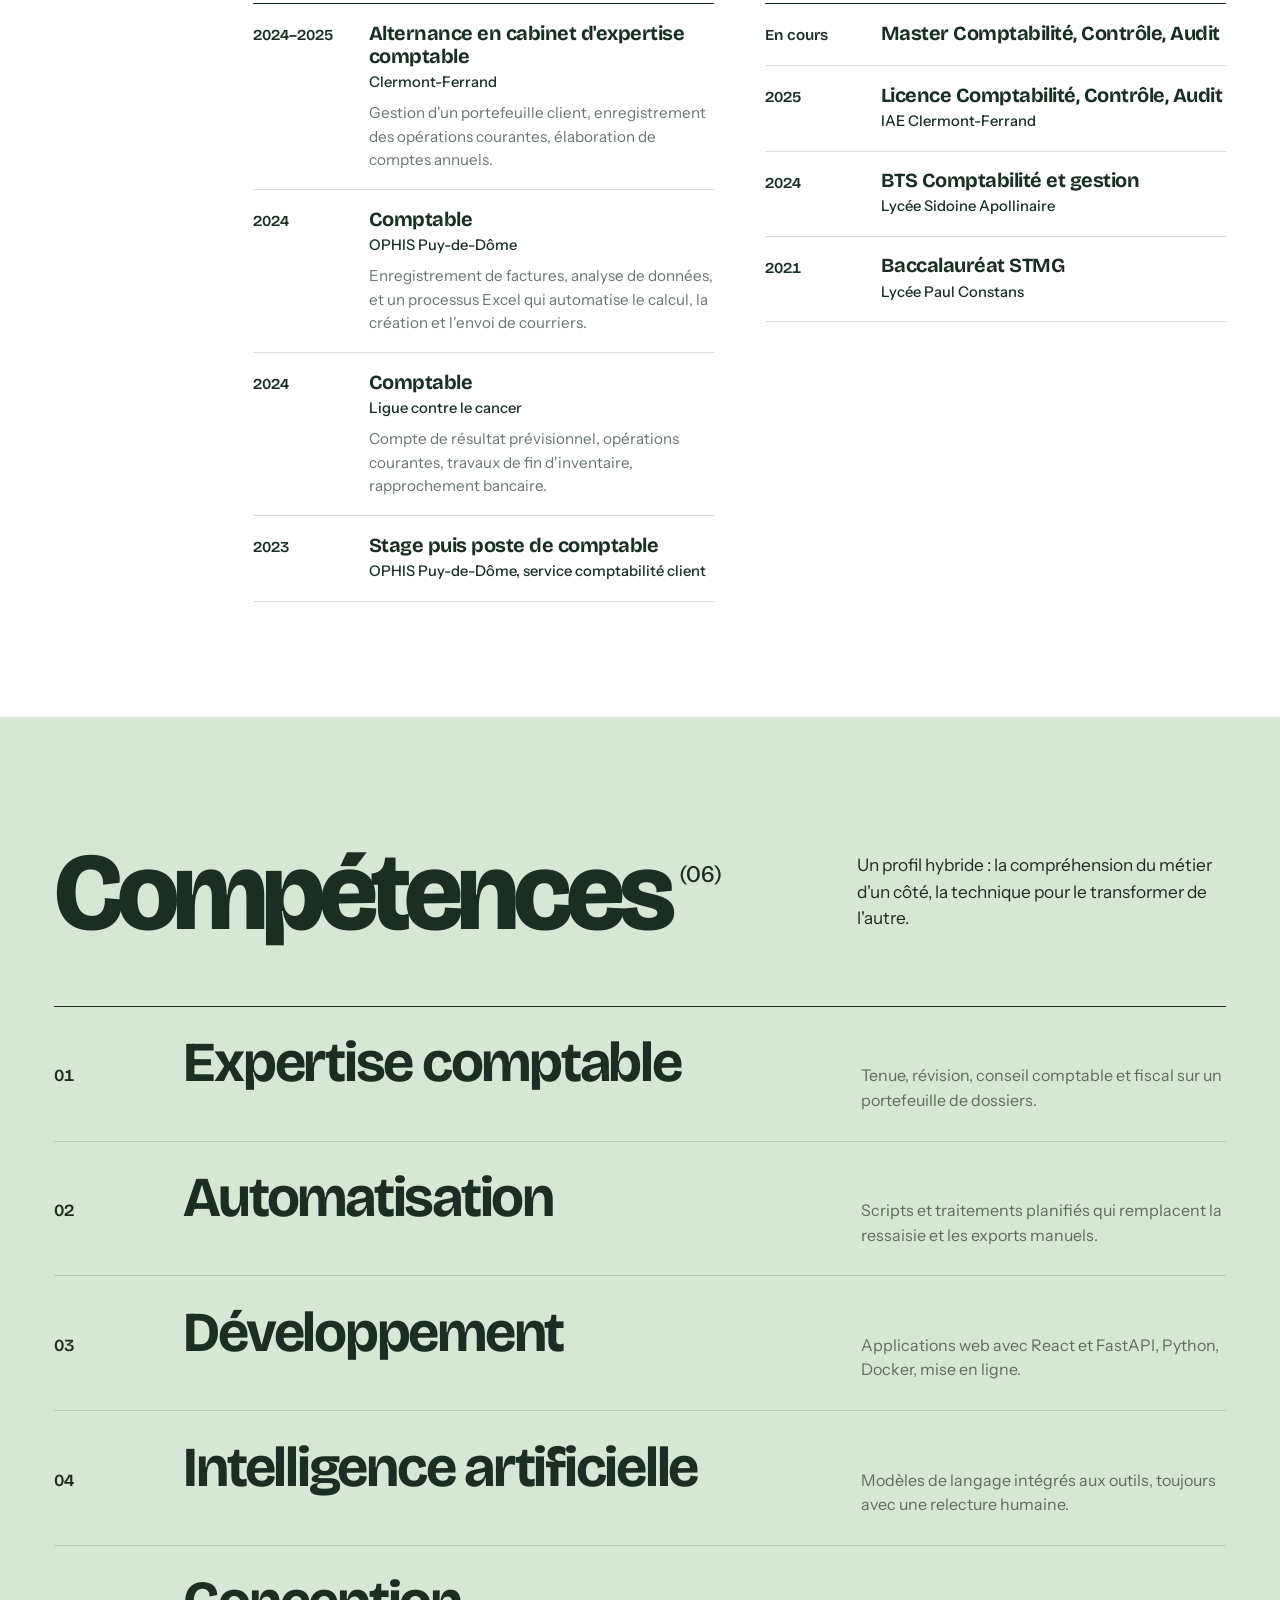
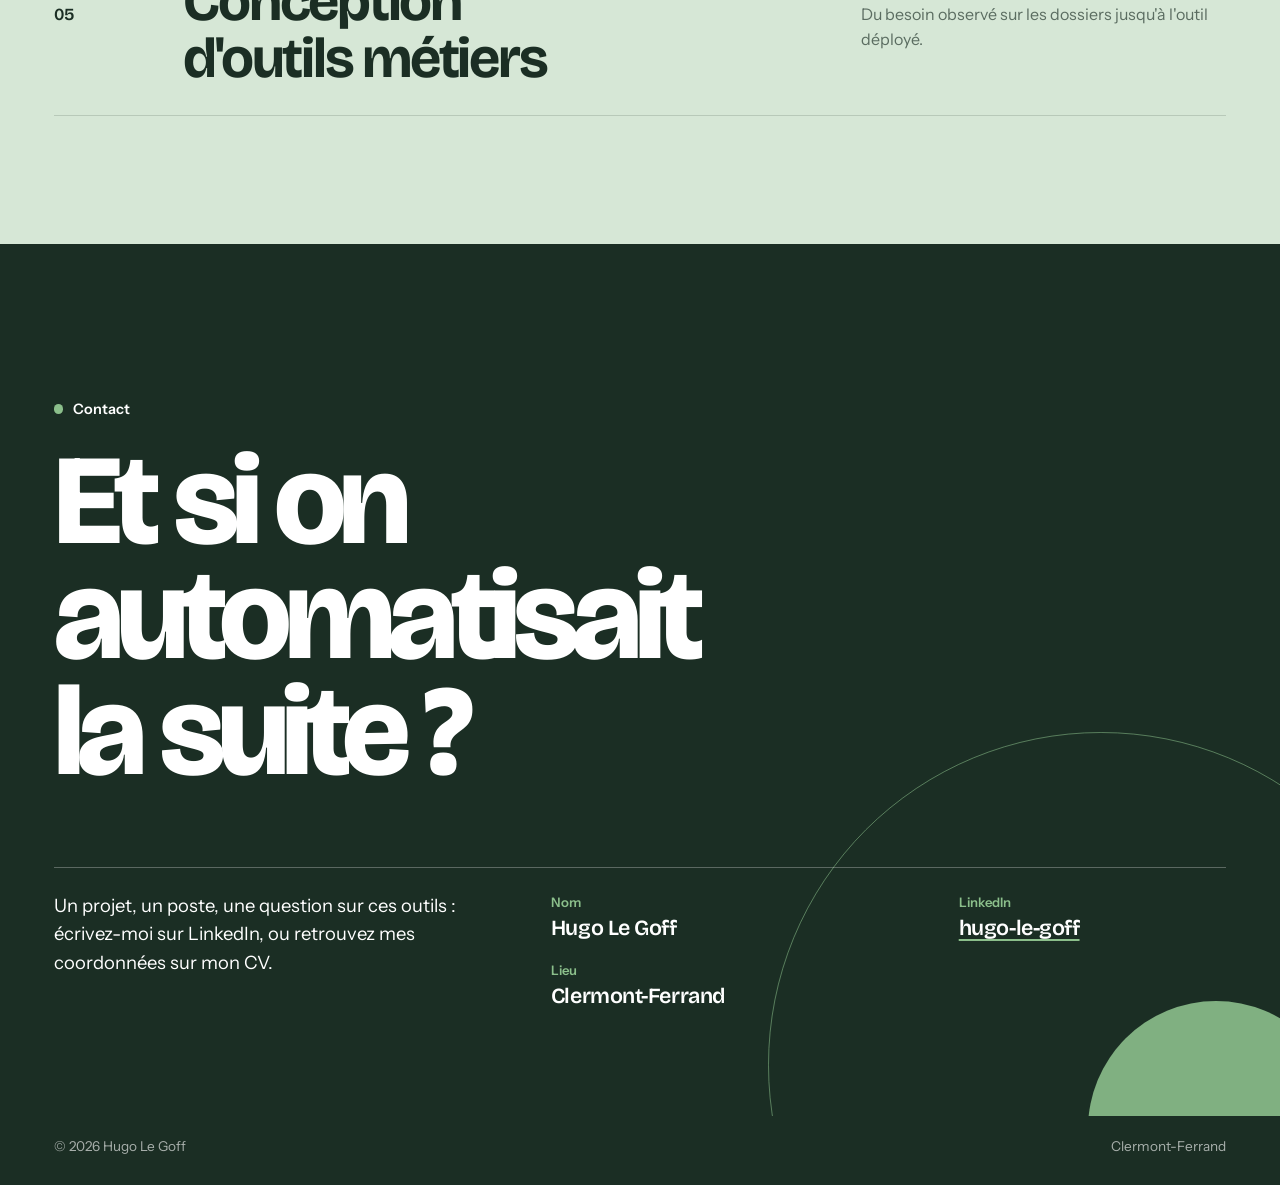
==== commit b3b18fa7: "Accueil : nouvelle composition 3D verte, croix décorative retirée L'ancienne image est conservée sou" ====
--- a/index.html
+++ b/index.html
@@ -10,7 +10,7 @@
 <link rel="preconnect" href="https://fonts.googleapis.com">
 <link rel="preconnect" href="https://fonts.gstatic.com" crossorigin>
 <link href="https://fonts.googleapis.com/css2?family=Bricolage+Grotesque:opsz,wght@12..96,400..800&family=Instrument+Sans:wght@400;500;600&display=swap" rel="stylesheet">
-<link rel="stylesheet" href="assets/style.css">
+<link rel="stylesheet" href="assets/style.css?v=202611172008">
 </head>
 <body>
 <a class="skip" href="#contenu">Aller au contenu</a>
@@ -44,9 +44,8 @@
     <span class="shape shape--half" data-depth="0.11"></span>
     <span class="shape shape--quarter" data-depth="0.16"></span>
     <span class="shape shape--dots" data-depth="0.08"></span>
-    <span class="shape shape--plus" data-depth="0.2"></span>
     <span class="shape shape--sq" data-depth="0.24"></span>
-    <img class="hero__img" data-depth="0.13" src="assets/hero.webp" srcset="assets/hero-836.webp 836w, assets/hero.webp 1672w" sizes="(max-width: 820px) 110vw, 62vw" width="1672" height="941" alt="" fetchpriority="high">
+    <img class="hero__img" data-depth="0.13" src="assets/hero.webp" srcset="assets/hero-836.webp 836w, assets/hero.webp 1404w" sizes="(max-width: 820px) 100vw, 50vw" width="1404" height="1002" alt="" fetchpriority="high">
   </div>
 
   <div class="hero__copy">
@@ -63,7 +62,7 @@
     </div>
   </div>
 
-  <p class="note note--a" aria-hidden="true">Fig. 1<br>Dossiers, écran, orbite</p>
+  <p class="note note--a" aria-hidden="true">Fig. 1<br>Dossiers, écran, ruban</p>
   <p class="note note--b" aria-hidden="true">Clermont-Ferrand<br>45,78° N, 3,09° E</p>
 </section>
 
@@ -213,6 +212,6 @@
   <span>Clermont-Ferrand</span>
 </footer>
 <div class="cursor" aria-hidden="true">Voir</div>
-<script src="assets/app.js" defer></script>
+<script src="assets/app.js?v=202611172008" defer></script>
 </body>
 </html>
--- a/assets/style.css
+++ b/assets/style.css
@@ -90,7 +90,7 @@
   linear-gradient(var(--forest),var(--forest)) center/3px 100% no-repeat}
 .shape--sq{width:1.15rem;height:1.15rem;right:49vw;bottom:22%;background:var(--forest)}
 .hero__img{
-  position:absolute;right:-5vw;top:50%;width:60vw;max-width:none;height:auto;margin-top:-18vw;
+  position:absolute;right:4vw;top:50%;width:48vw;max-width:none;height:auto;margin-top:-19vw;
   filter:drop-shadow(0 2.5rem 2.5rem rgba(27,46,36,.2));will-change:transform;
 }
 .js .hero__img{opacity:0;transition:opacity 1.4s ease .15s}
@@ -294,8 +294,8 @@
 }
 @media (max-width:820px){
   .hero{align-items:end;padding-top:5.5rem;padding-bottom:3rem;background-size:calc((100vw - 2 * var(--gutter)) / 3) 100%}
-  .hero__copy{margin-top:62vw}
-  .hero__img{width:118vw;right:-14vw;top:4.5rem;margin-top:0}
+  .hero__copy{margin-top:74vw}
+  .hero__img{width:100vw;right:-2vw;top:4.5rem;margin-top:0}
   .shape--disc{width:76vw;height:76vw;right:-6vw;top:5rem;margin-top:0}
   .shape--half{width:26vw;height:52vw;right:auto;left:0;top:7rem;margin-top:0}
   .shape--quarter{width:22vw;height:22vw;right:0;bottom:auto;top:calc(5rem + 52vw)}
@@ -490,3 +490,14 @@
   .feats{grid-template-columns:minmax(0,1fr)}
 }
 @media (prefers-reduced-motion:reduce){.zoom img{transition:none}}
+
+/* ---------- En-tête projet : capture à côté du texte ---------- */
+.phead--split{display:grid;grid-template-columns:minmax(0,7fr) minmax(0,5fr);gap:2rem clamp(2rem,5vw,5rem);align-items:end}
+.phead--split .phead__title{font-size:clamp(2.4rem,5.4vw,6rem)}
+.phead__media{justify-self:end;width:min(100%,34rem);padding:clamp(.6rem,1.1vw,1rem);background:var(--pastel);border-radius:clamp(10px,1.2vw,16px)}
+.phead__fig{margin:0}
+.phead__fig figcaption{margin-top:.7rem;font-size:.85rem;line-height:1.4;color:var(--soft)}
+@media (max-width:900px){
+  .phead--split{grid-template-columns:minmax(0,1fr)}
+  .phead__media{justify-self:start;width:min(100%,30rem)}
+}
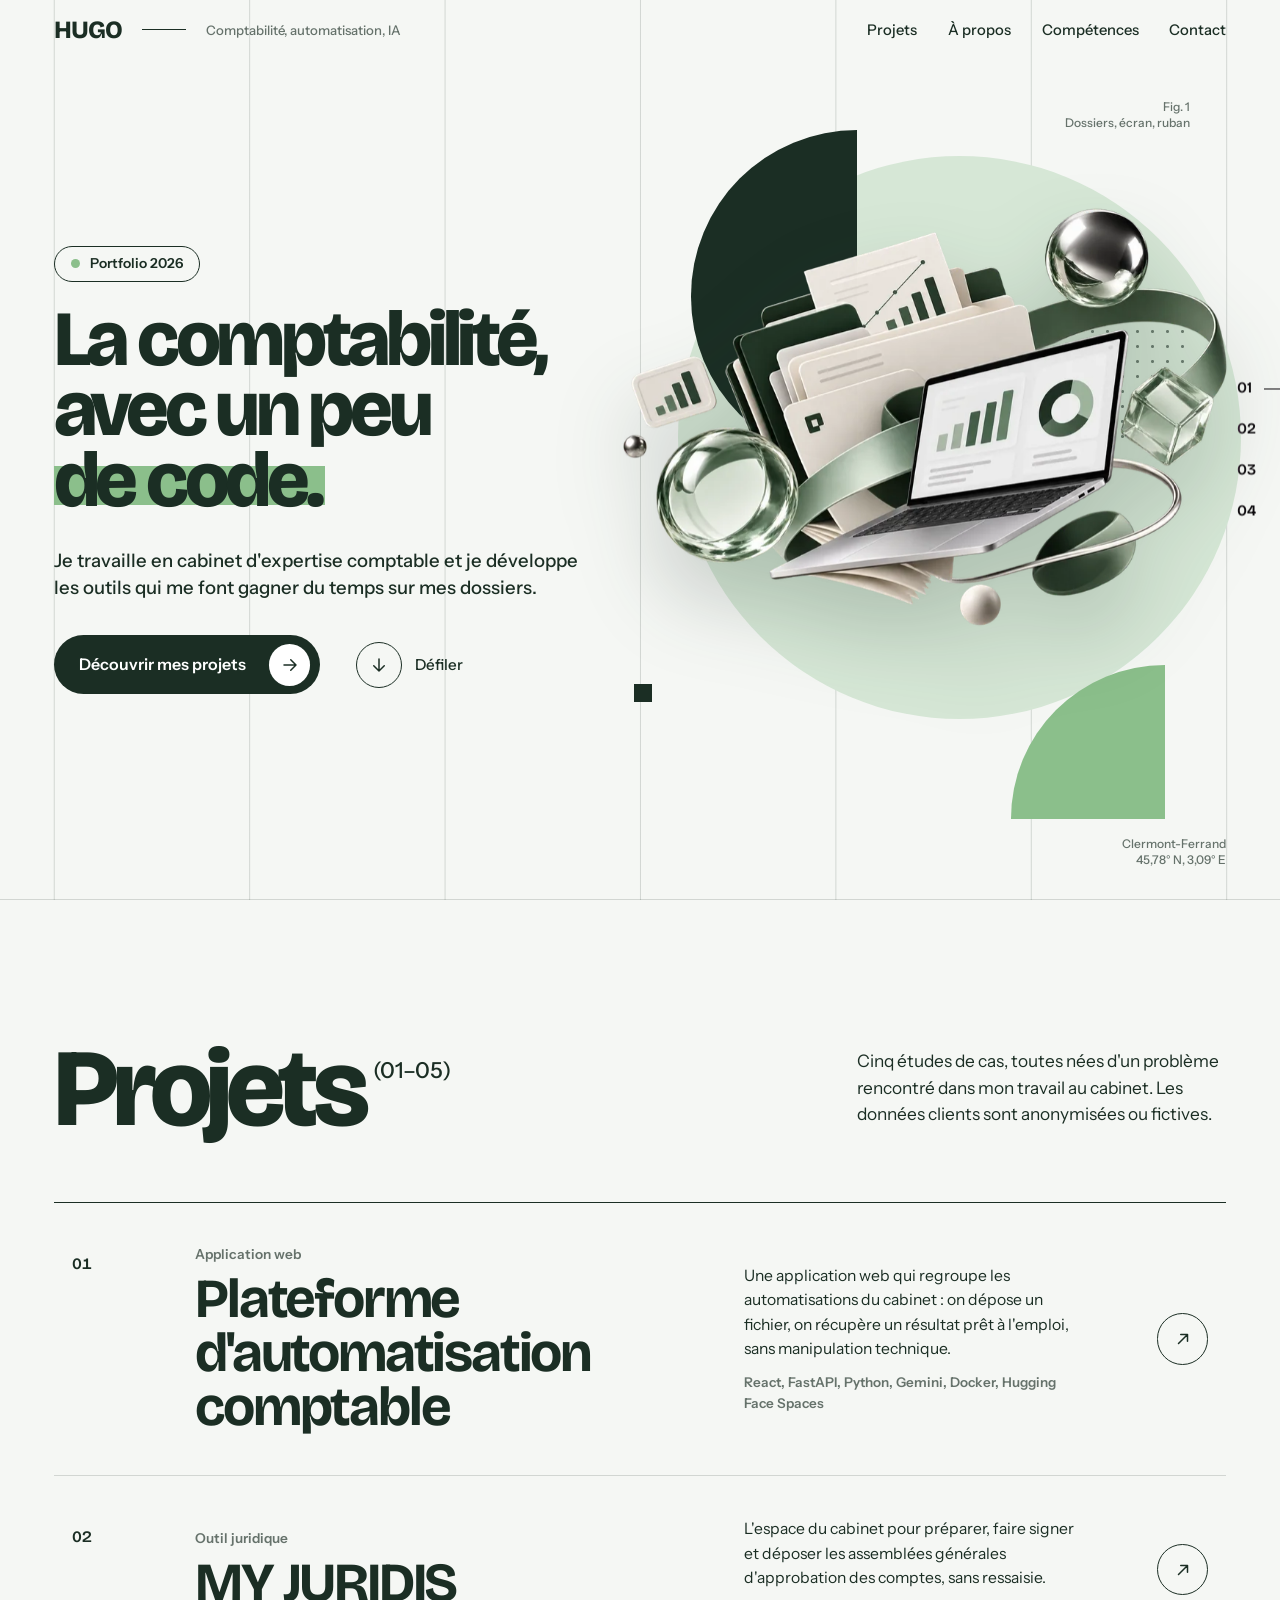
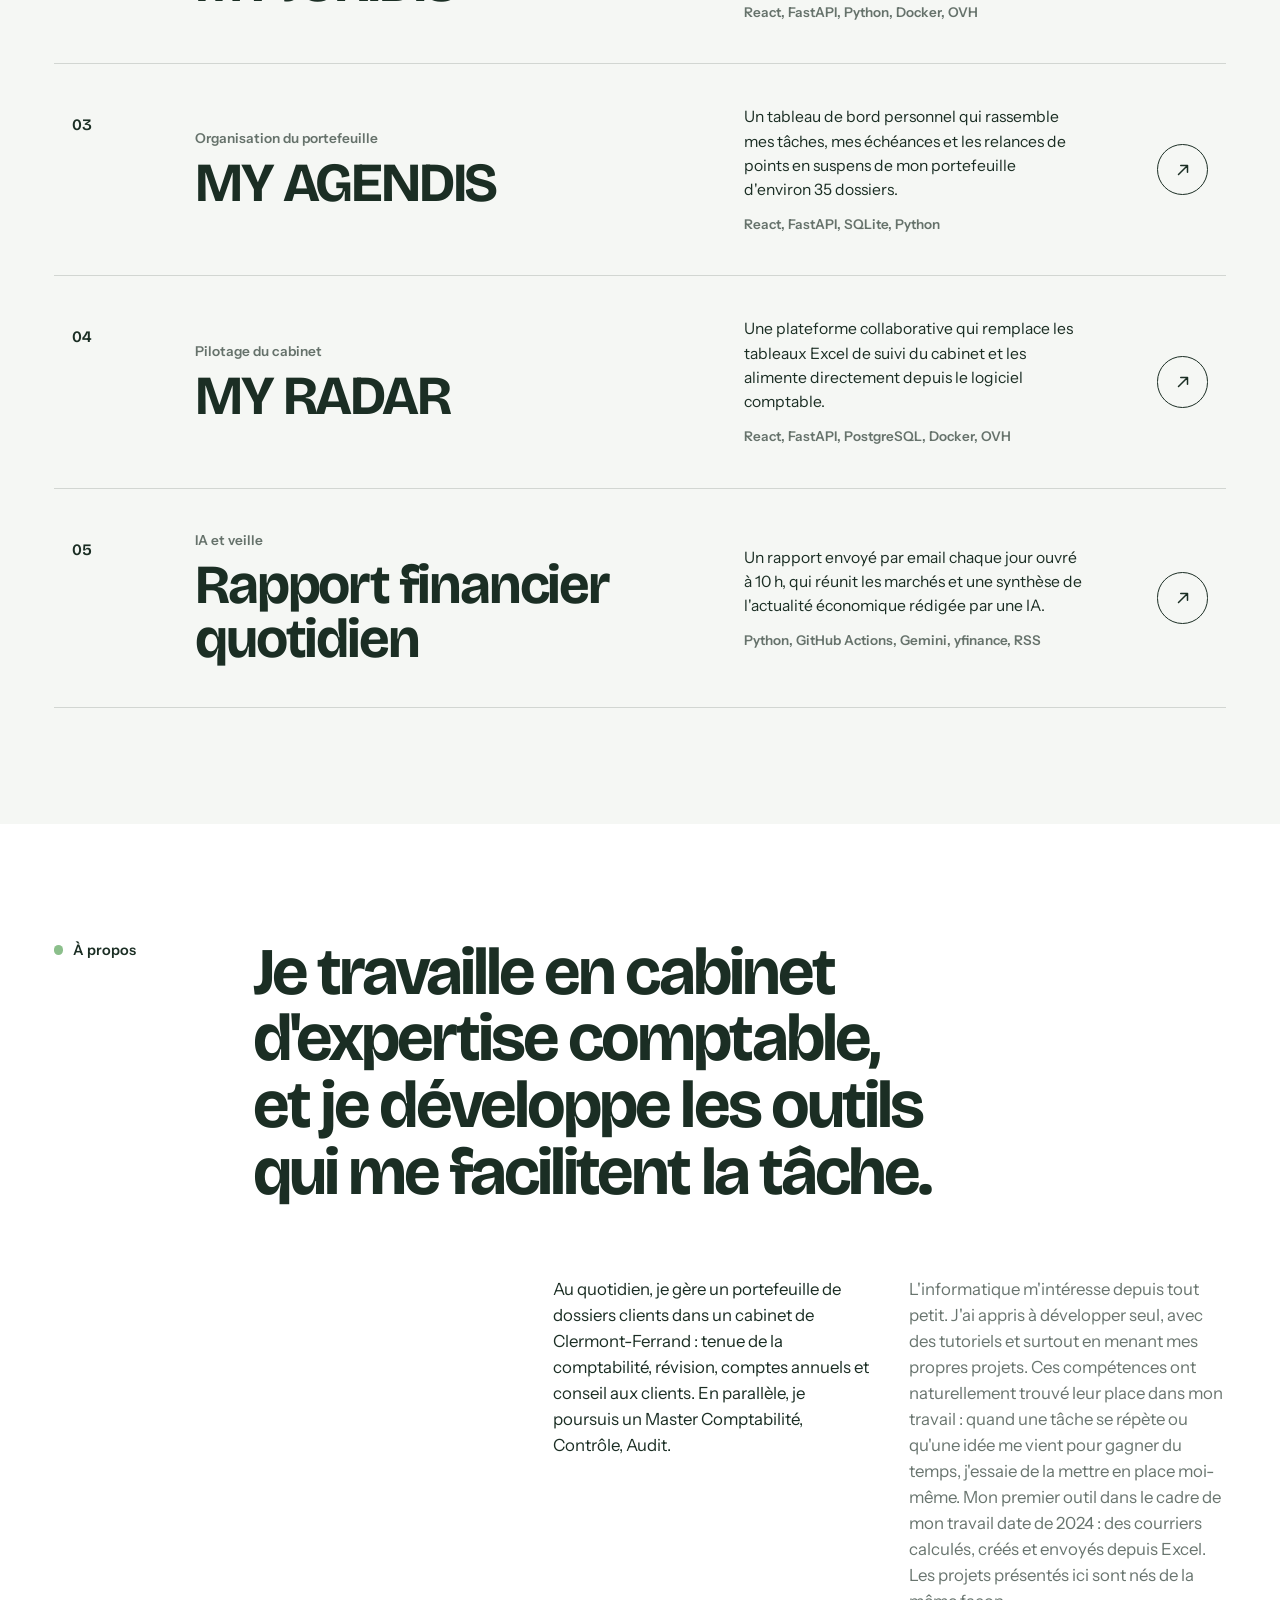
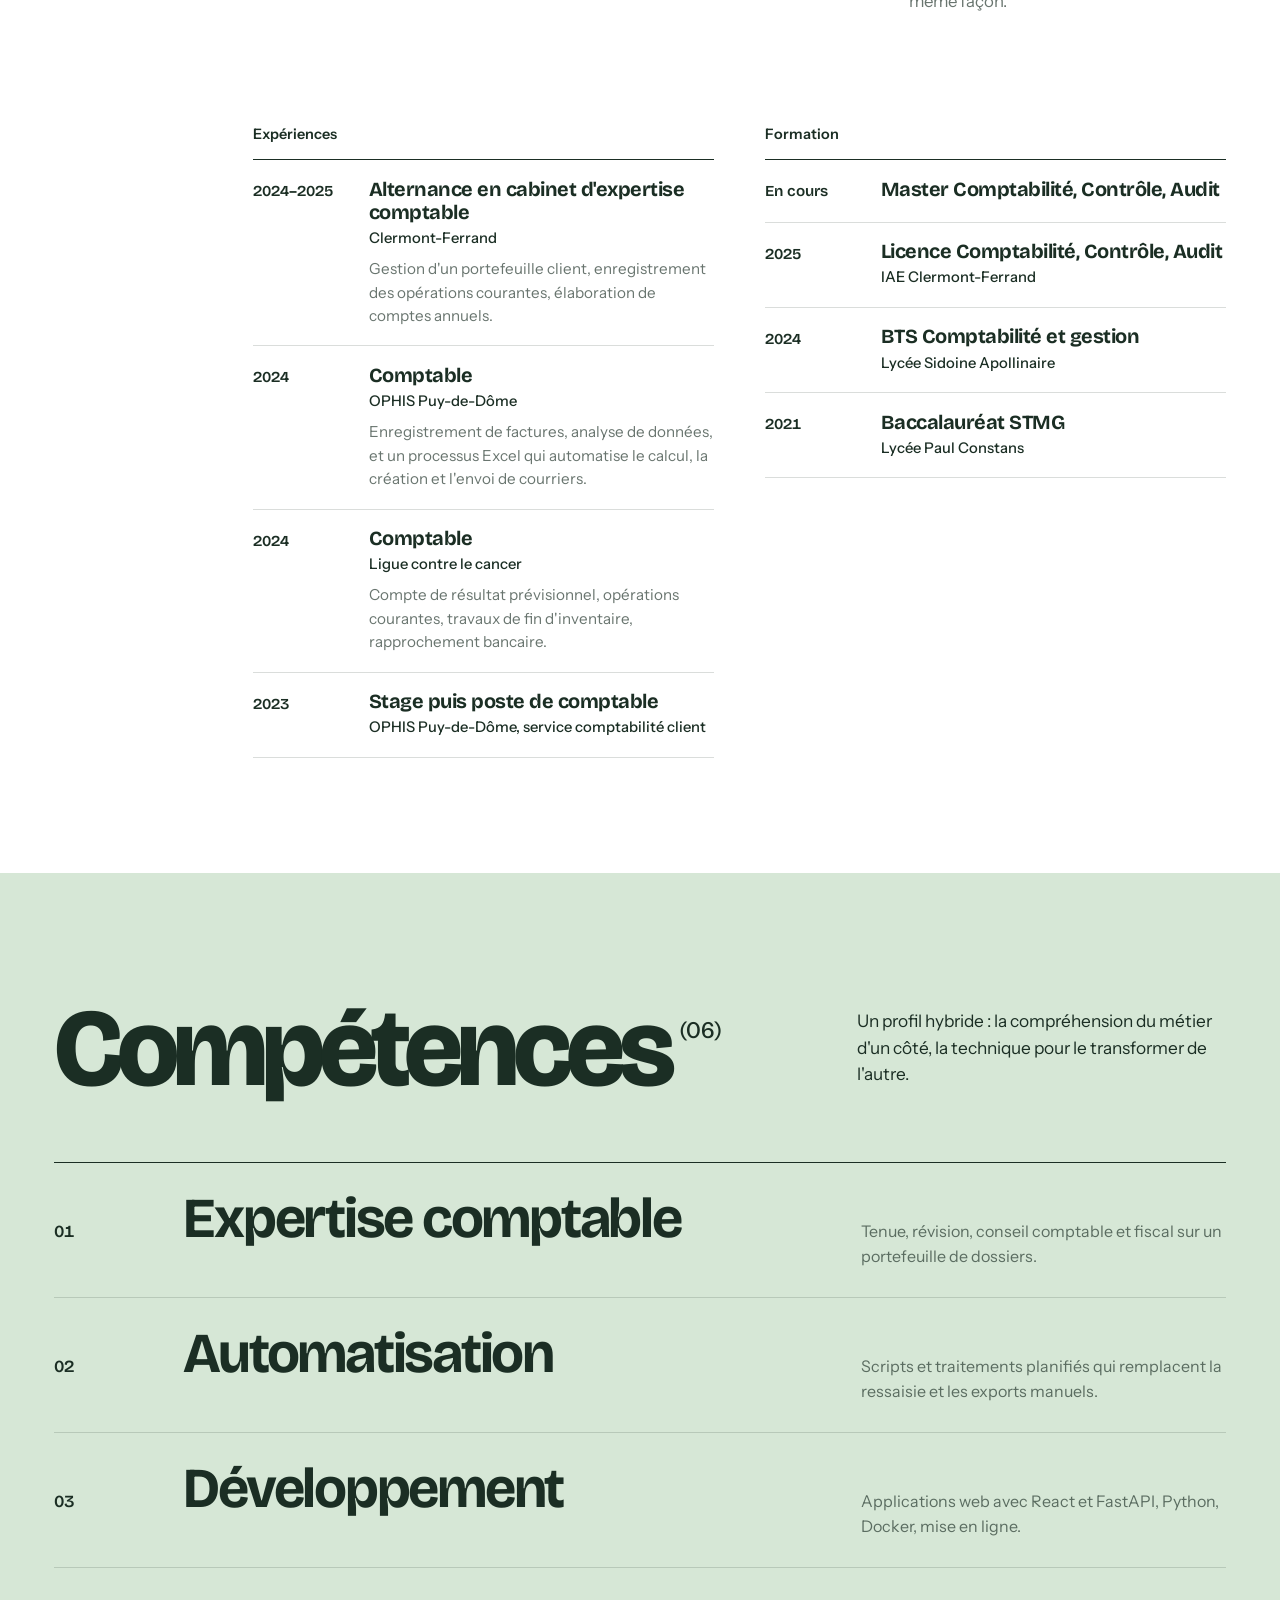
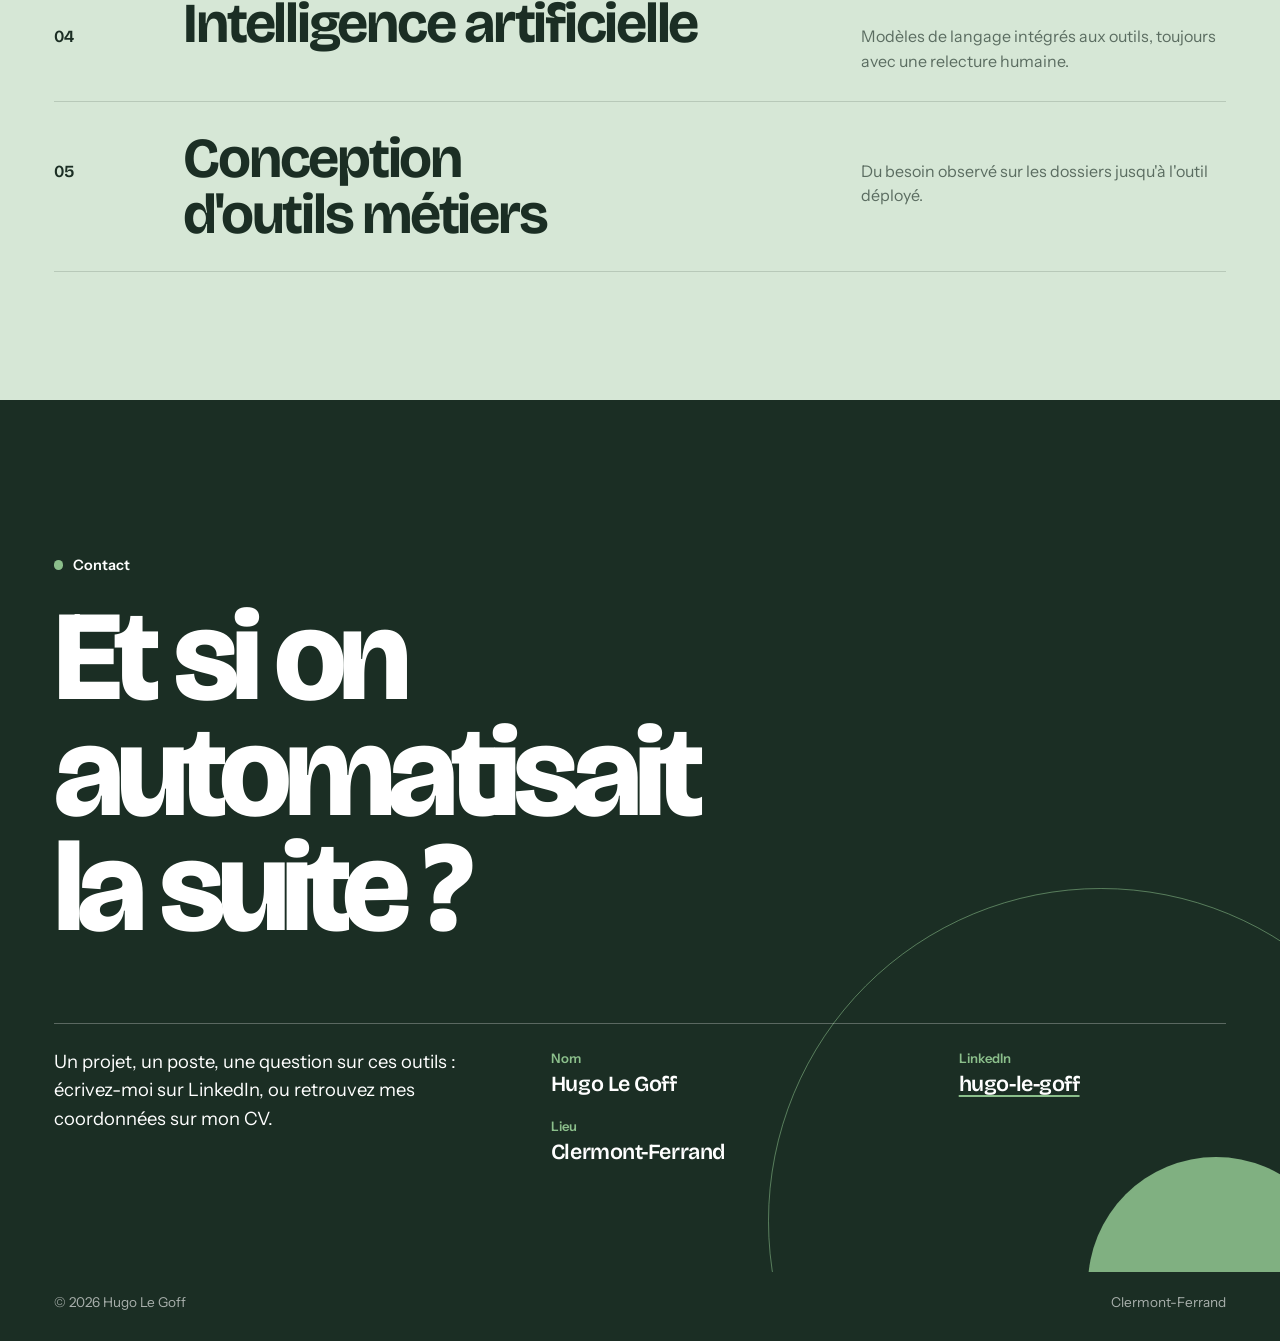
==== commit 8d969352: "Accueil : nouvelle accroche et texte À propos réécrit Co-Authored-By: Claude Opus 5.5 <noreply@anthr" ====
--- a/index.html
+++ b/index.html
@@ -4,13 +4,13 @@
 <meta charset="utf-8">
 <meta name="viewport" content="width=device-width, initial-scale=1">
 <title>Hugo Le Goff — Comptabilité, automatisation et IA</title>
-<meta name="description" content="Portfolio de Hugo Le Goff : entre expertise comptable et intelligence artificielle, des outils qui automatisent, simplifient et libèrent du temps.">
+<meta name="description" content="Portfolio de Hugo Le Goff : collaborateur en cabinet d'expertise comptable, il développe les outils qui lui font gagner du temps sur ses dossiers.">
 <meta name="theme-color" content="#F5F7F4">
 <script>document.documentElement.classList.add('js')</script>
 <link rel="preconnect" href="https://fonts.googleapis.com">
 <link rel="preconnect" href="https://fonts.gstatic.com" crossorigin>
 <link href="https://fonts.googleapis.com/css2?family=Bricolage+Grotesque:opsz,wght@12..96,400..800&family=Instrument+Sans:wght@400;500;600&display=swap" rel="stylesheet">
-<link rel="stylesheet" href="assets/style.css?v=202611172008">
+<link rel="stylesheet" href="assets/style.css?v=202611181401">
 </head>
 <body>
 <a class="skip" href="#contenu">Aller au contenu</a>
@@ -51,11 +51,11 @@
   <div class="hero__copy">
     <p class="pill"><span class="pill__dot" aria-hidden="true"></span>Portfolio 2026</p>
     <h1 class="hero__title">
-      <span class="line"><span>Je réinvente</span></span>
-      <span class="line"><span>le travail</span></span>
-      <span class="line"><span><mark>comptable.</mark></span></span>
+      <span class="line"><span>La comptabilité,</span></span>
+      <span class="line"><span>avec un peu</span></span>
+      <span class="line"><span><mark>de code.</mark></span></span>
     </h1>
-    <p class="hero__lede" data-reveal>Entre expertise comptable et intelligence artificielle, je conçois des outils qui automatisent, simplifient et libèrent du temps.</p>
+    <p class="hero__lede" data-reveal>Je travaille en cabinet d'expertise comptable et je développe les outils qui me font gagner du temps sur mes dossiers.</p>
     <div class="hero__cta" data-reveal>
       <a class="btn" href="#projets"><span>Découvrir mes projets</span><i><svg class="arr" viewBox="0 0 24 24" width="18" height="18" aria-hidden="true" focusable="false"><path d="M4 12h16M13 5l7 7-7 7" fill="none" stroke="currentColor" stroke-width="2" stroke-linecap="round" stroke-linejoin="round"/></svg></i></a>
       <a class="scroll" href="#projets"><i><svg class="arr" viewBox="0 0 24 24" width="18" height="18" aria-hidden="true" focusable="false"><path d="M12 4v16M5 13l7 7 7-7" fill="none" stroke="currentColor" stroke-width="2" stroke-linecap="round" stroke-linejoin="round"/></svg></i><span>Défiler</span></a>
@@ -149,10 +149,10 @@
 
 <section class="about" id="a-propos">
   <p class="about__label" data-reveal>À propos</p>
-  <h2 class="about__lead" data-reveal>Je connais le métier parce que je le pratique. Je construis les outils parce qu'ils me manquaient.</h2>
+  <h2 class="about__lead" data-reveal>Je travaille en cabinet d'expertise comptable, et je développe les outils qui me facilitent la tâche.</h2>
   <div class="about__cols">
-    <p data-reveal>Je gère en autonomie un portefeuille de dossiers clients en cabinet d'expertise comptable&nbsp;: tenue, révision, conseil comptable et fiscal. C'est ce quotidien qui me dit quoi automatiser, et ce qu'il ne faut surtout pas confier à une machine sans relecture.</p>
-    <p data-reveal>Étudiant en Master Comptabilité, Contrôle, Audit, je rédige un mémoire sur l'intégration de l'IA dans les cabinets d'expertise comptable. Mes premières automatisations datent de 2024&nbsp;: des courriers calculés, créés et envoyés depuis Excel.</p>
+    <p data-reveal>Au quotidien, je gère un portefeuille de dossiers clients dans un cabinet de Clermont-Ferrand&nbsp;: tenue de la comptabilité, révision, comptes annuels et conseil aux clients. En parallèle, je poursuis un Master Comptabilité, Contrôle, Audit.</p>
+    <p data-reveal>L'informatique m'intéresse depuis tout petit. J'ai appris à développer seul, avec des tutoriels et surtout en menant mes propres projets. Ces compétences ont naturellement trouvé leur place dans mon travail&nbsp;: quand une tâche se répète ou qu'une idée me vient pour gagner du temps, j'essaie de la mettre en place moi-même. Mon premier outil dans le cadre de mon travail date de 2024&nbsp;: des courriers calculés, créés et envoyés depuis Excel. Les projets présentés ici sont nés de la même façon.</p>
   </div>
   <div class="path" id="parcours">
     <div data-reveal>
@@ -212,6 +212,6 @@
   <span>Clermont-Ferrand</span>
 </footer>
 <div class="cursor" aria-hidden="true">Voir</div>
-<script src="assets/app.js?v=202611172008" defer></script>
+<script src="assets/app.js?v=202611181401" defer></script>
 </body>
 </html>
--- a/assets/style.css
+++ b/assets/style.css
@@ -102,7 +102,7 @@
 }
 .pill__dot{width:.6rem;height:.6rem;border-radius:50%;background:var(--sage)}
 .hero__title{
-  margin-top:1.4rem;font-size:clamp(3.1rem,7.7vw,8.6rem);line-height:.9;font-weight:800;letter-spacing:-.055em;
+  margin-top:1.4rem;font-size:clamp(2.4rem,6.1vw,7rem);line-height:.9;font-weight:800;letter-spacing:-.055em;
   text-wrap:wrap;
 }
 .hero__title mark{
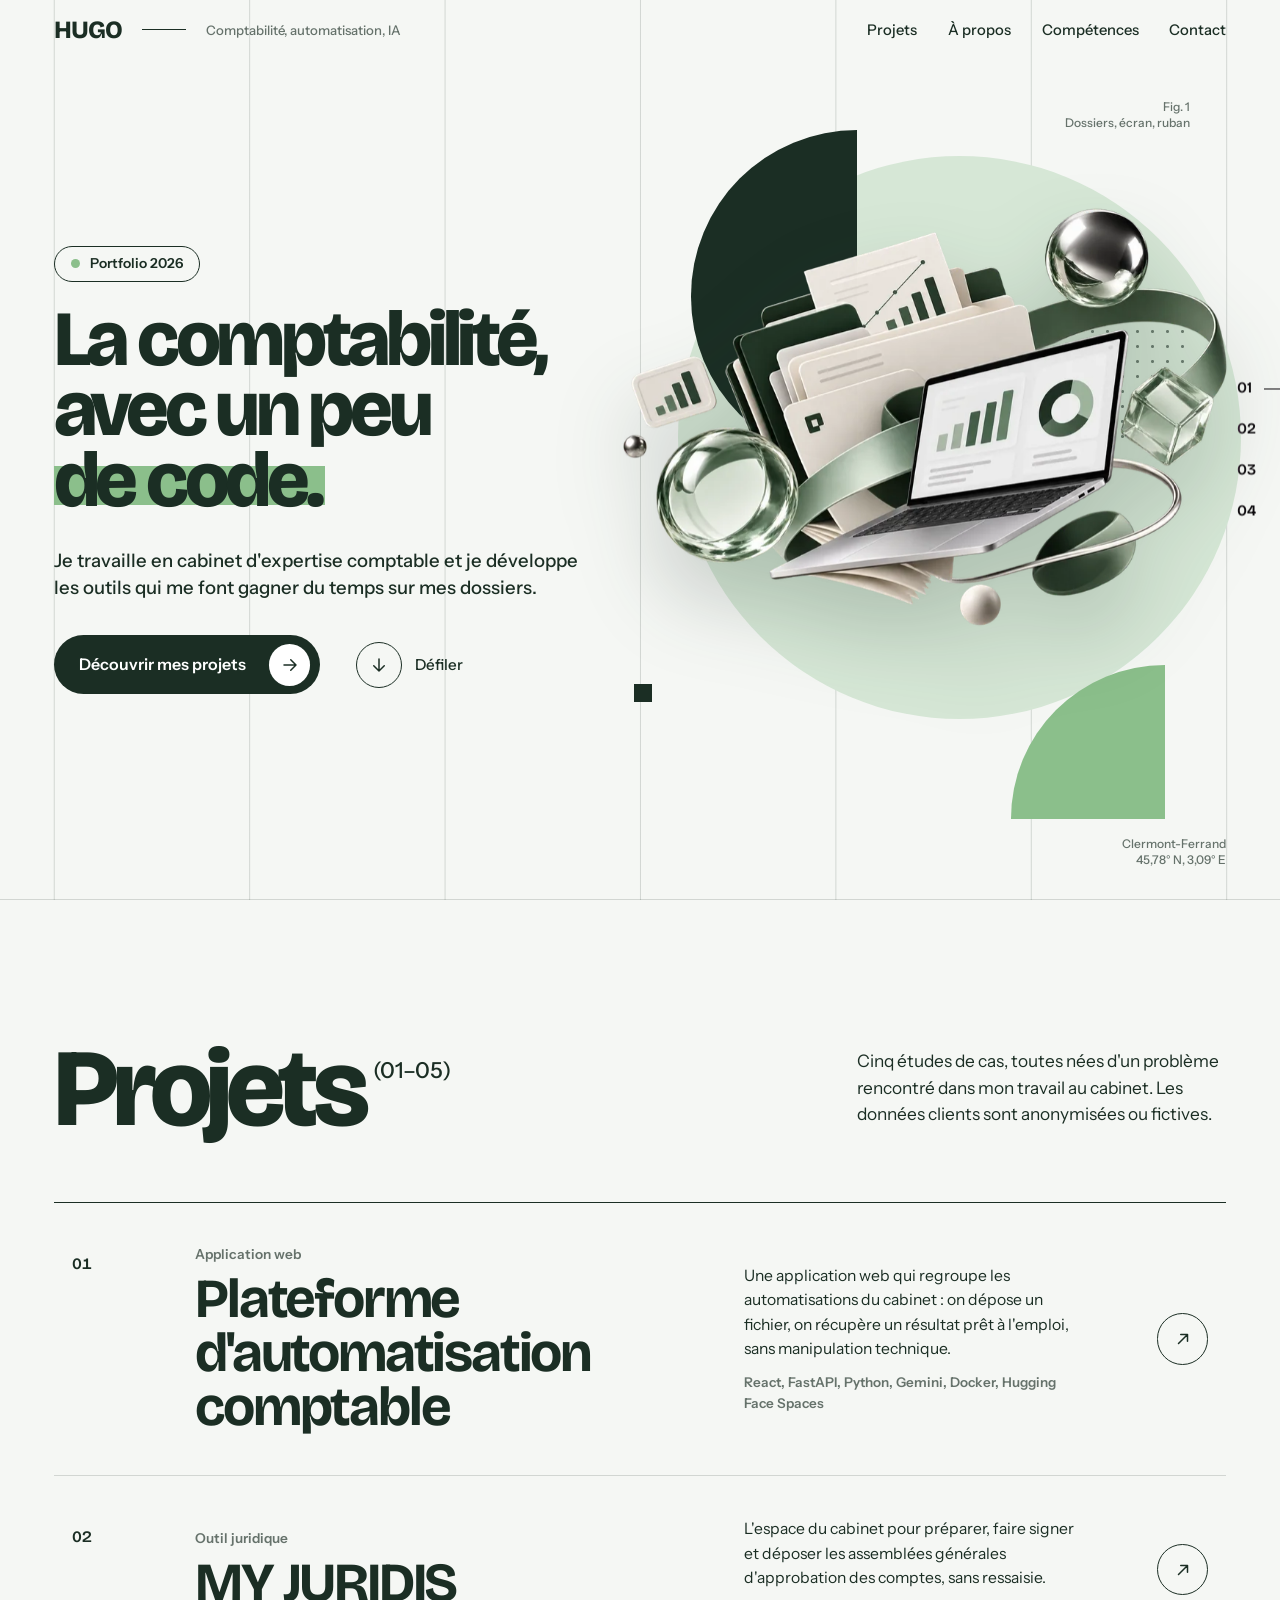
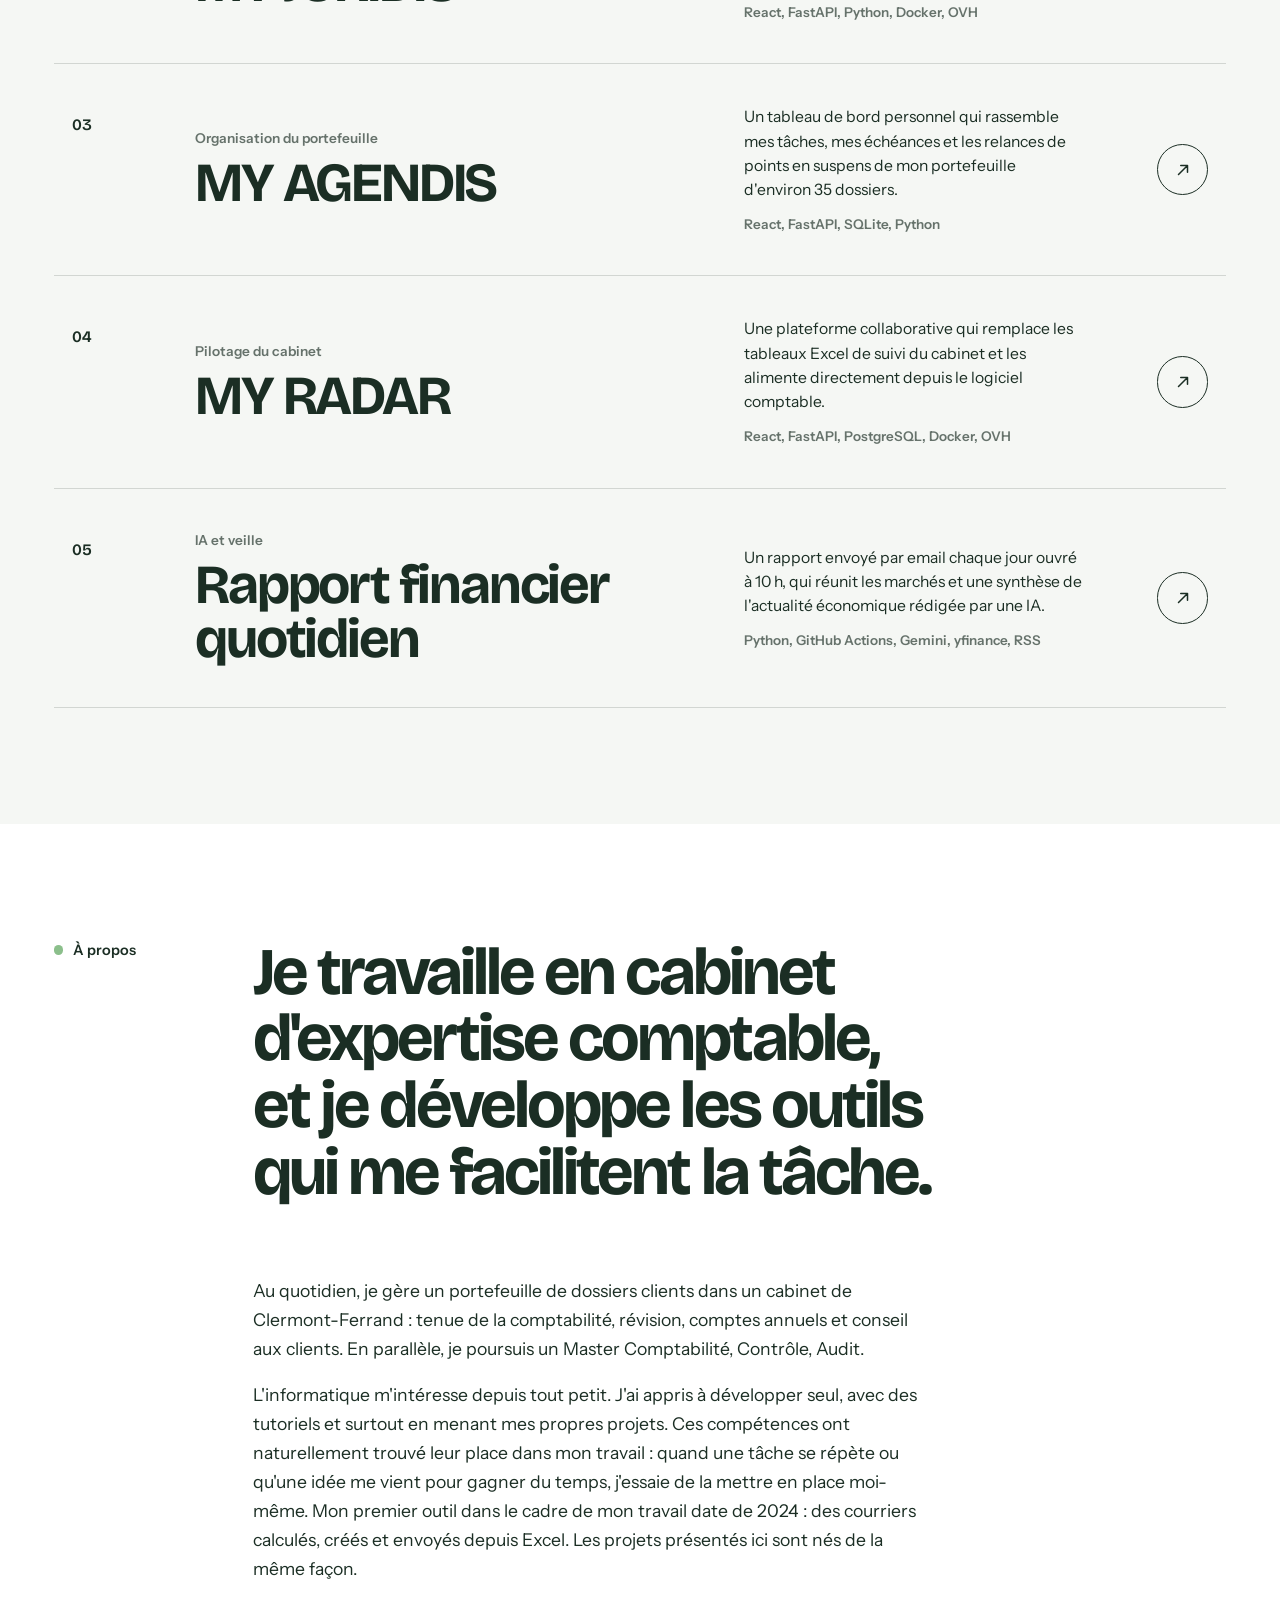
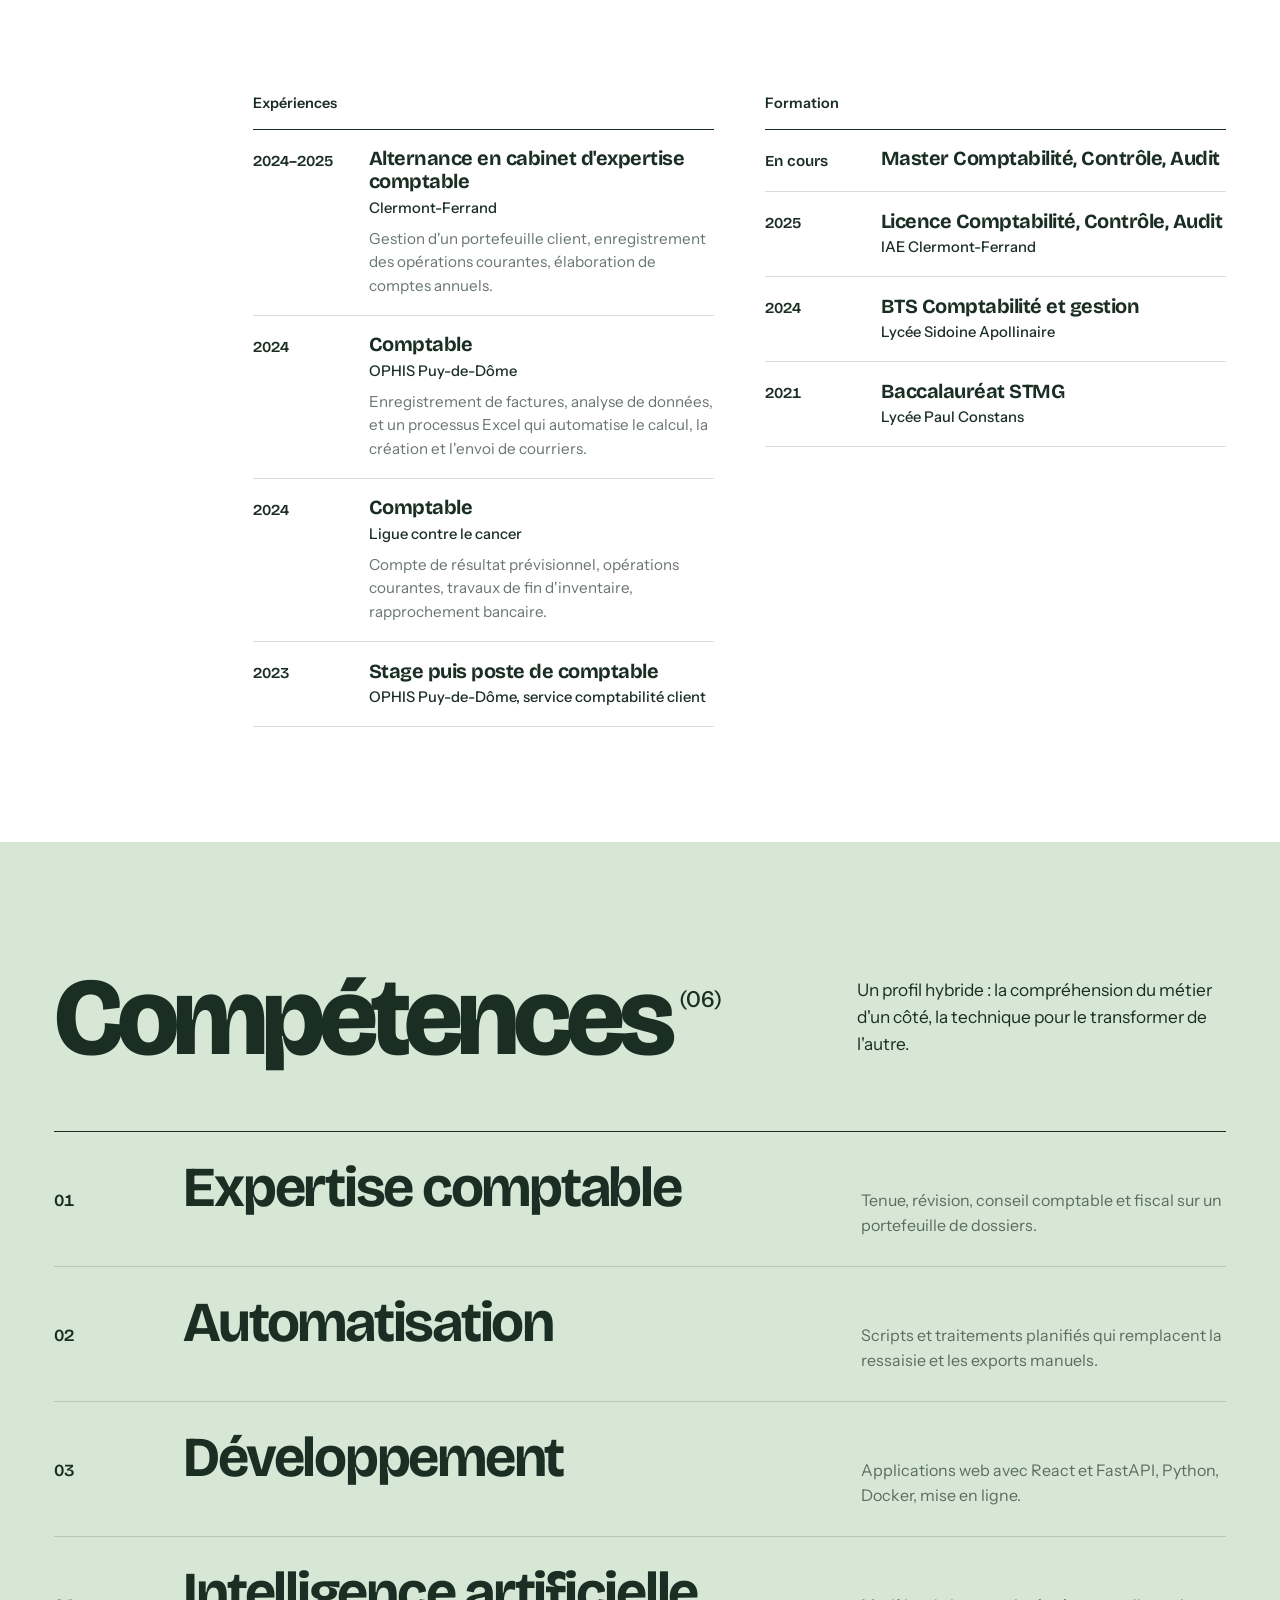
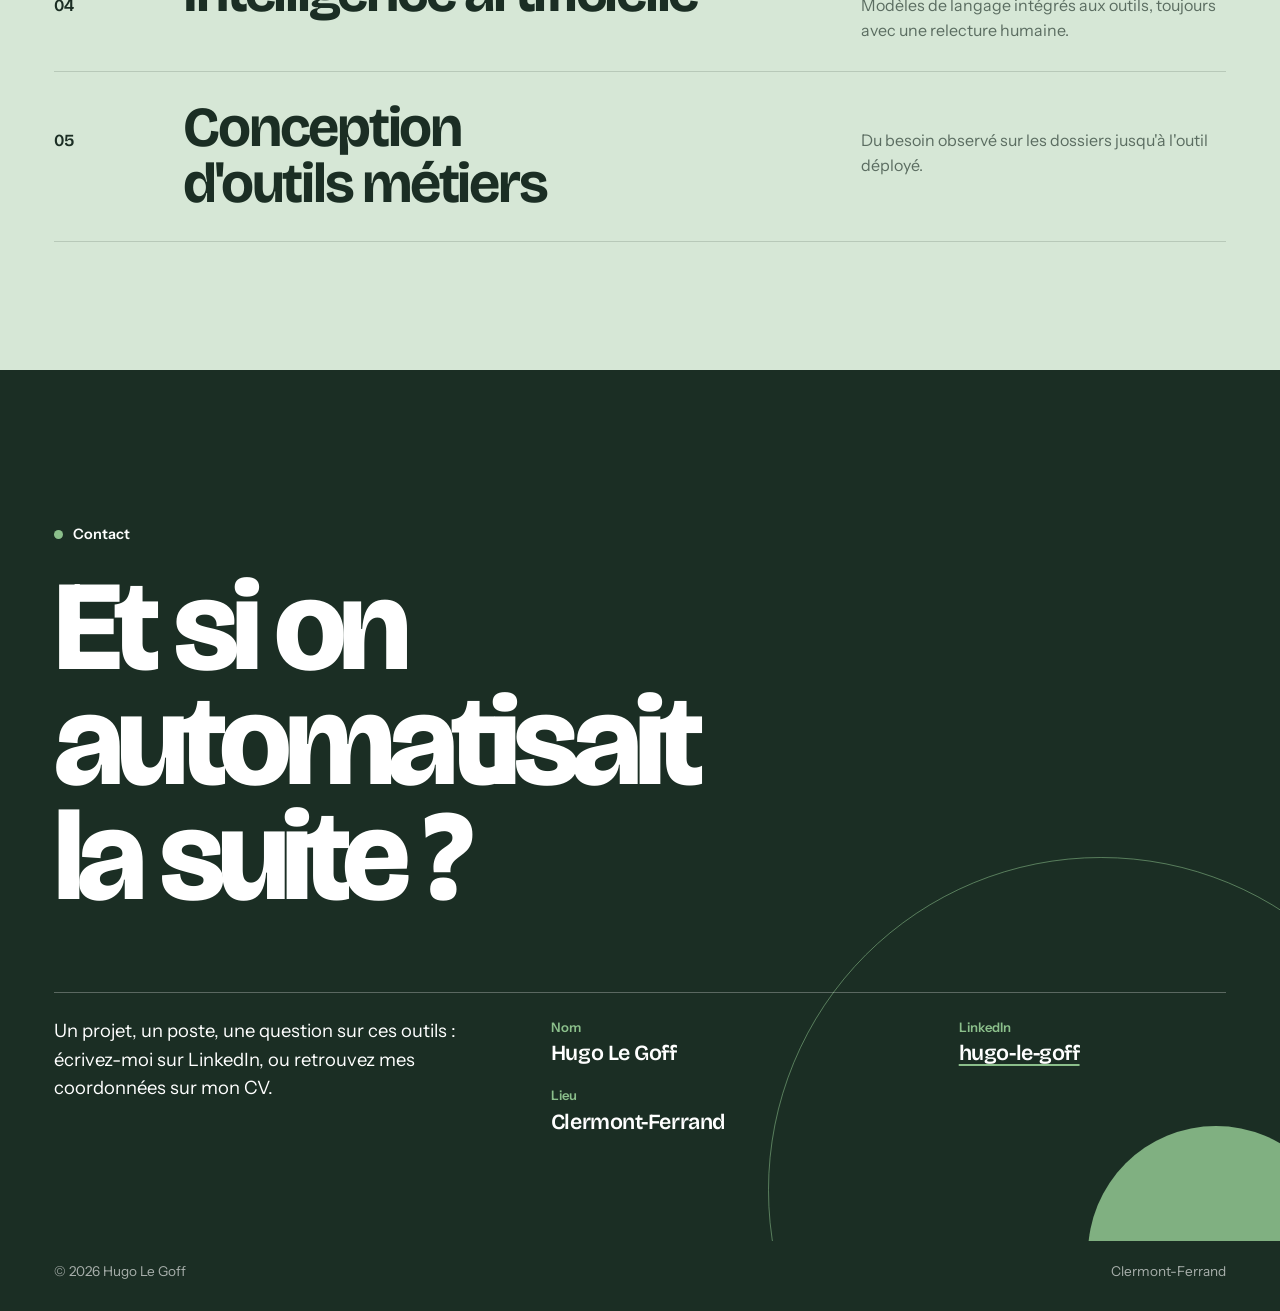
==== commit f7146406: "À propos : paragraphes en une colonne, alignés sous le titre Co-Authored-By: Claude Opus 5.5 <norepl" ====
--- a/index.html
+++ b/index.html
@@ -10,7 +10,7 @@
 <link rel="preconnect" href="https://fonts.googleapis.com">
 <link rel="preconnect" href="https://fonts.gstatic.com" crossorigin>
 <link href="https://fonts.googleapis.com/css2?family=Bricolage+Grotesque:opsz,wght@12..96,400..800&family=Instrument+Sans:wght@400;500;600&display=swap" rel="stylesheet">
-<link rel="stylesheet" href="assets/style.css?v=202611181401">
+<link rel="stylesheet" href="assets/style.css?v=202611181406">
 </head>
 <body>
 <a class="skip" href="#contenu">Aller au contenu</a>
@@ -212,6 +212,6 @@
   <span>Clermont-Ferrand</span>
 </footer>
 <div class="cursor" aria-hidden="true">Voir</div>
-<script src="assets/app.js?v=202611181401" defer></script>
+<script src="assets/app.js?v=202611181406" defer></script>
 </body>
 </html>
--- a/assets/style.css
+++ b/assets/style.css
@@ -174,8 +174,7 @@
 .about__label,.contact__label{font-size:.9rem;font-weight:600;grid-column:1 / span 2}
 .about__label::before,.contact__label::before{content:"";display:inline-block;width:.6rem;height:.6rem;border-radius:50%;background:var(--sage);margin-right:.6rem}
 .about__lead{grid-column:3 / -1;font-size:clamp(2rem,5.2vw,5rem);line-height:1;letter-spacing:-.045em;max-width:20ch}
-.about__cols{grid-column:6 / -1;display:grid;grid-template-columns:repeat(2,minmax(0,1fr));gap:1.5rem clamp(1.5rem,3vw,3rem);margin-top:clamp(1rem,3vw,3rem);font-size:1.05rem}
-.about__cols p + p{color:var(--soft)}
+.about__cols{grid-column:3 / -1;display:grid;grid-template-columns:minmax(0,1fr);gap:1.1rem;max-width:42rem;margin-top:clamp(1rem,3vw,2.5rem);font-size:1.1rem;line-height:1.65}
 
 /* ---------- Parcours ---------- */
 .path{grid-column:3 / -1;display:grid;grid-template-columns:repeat(2,minmax(0,1fr));gap:2.5rem clamp(1.5rem,4vw,4rem);margin-top:clamp(2.5rem,6vw,5rem)}
